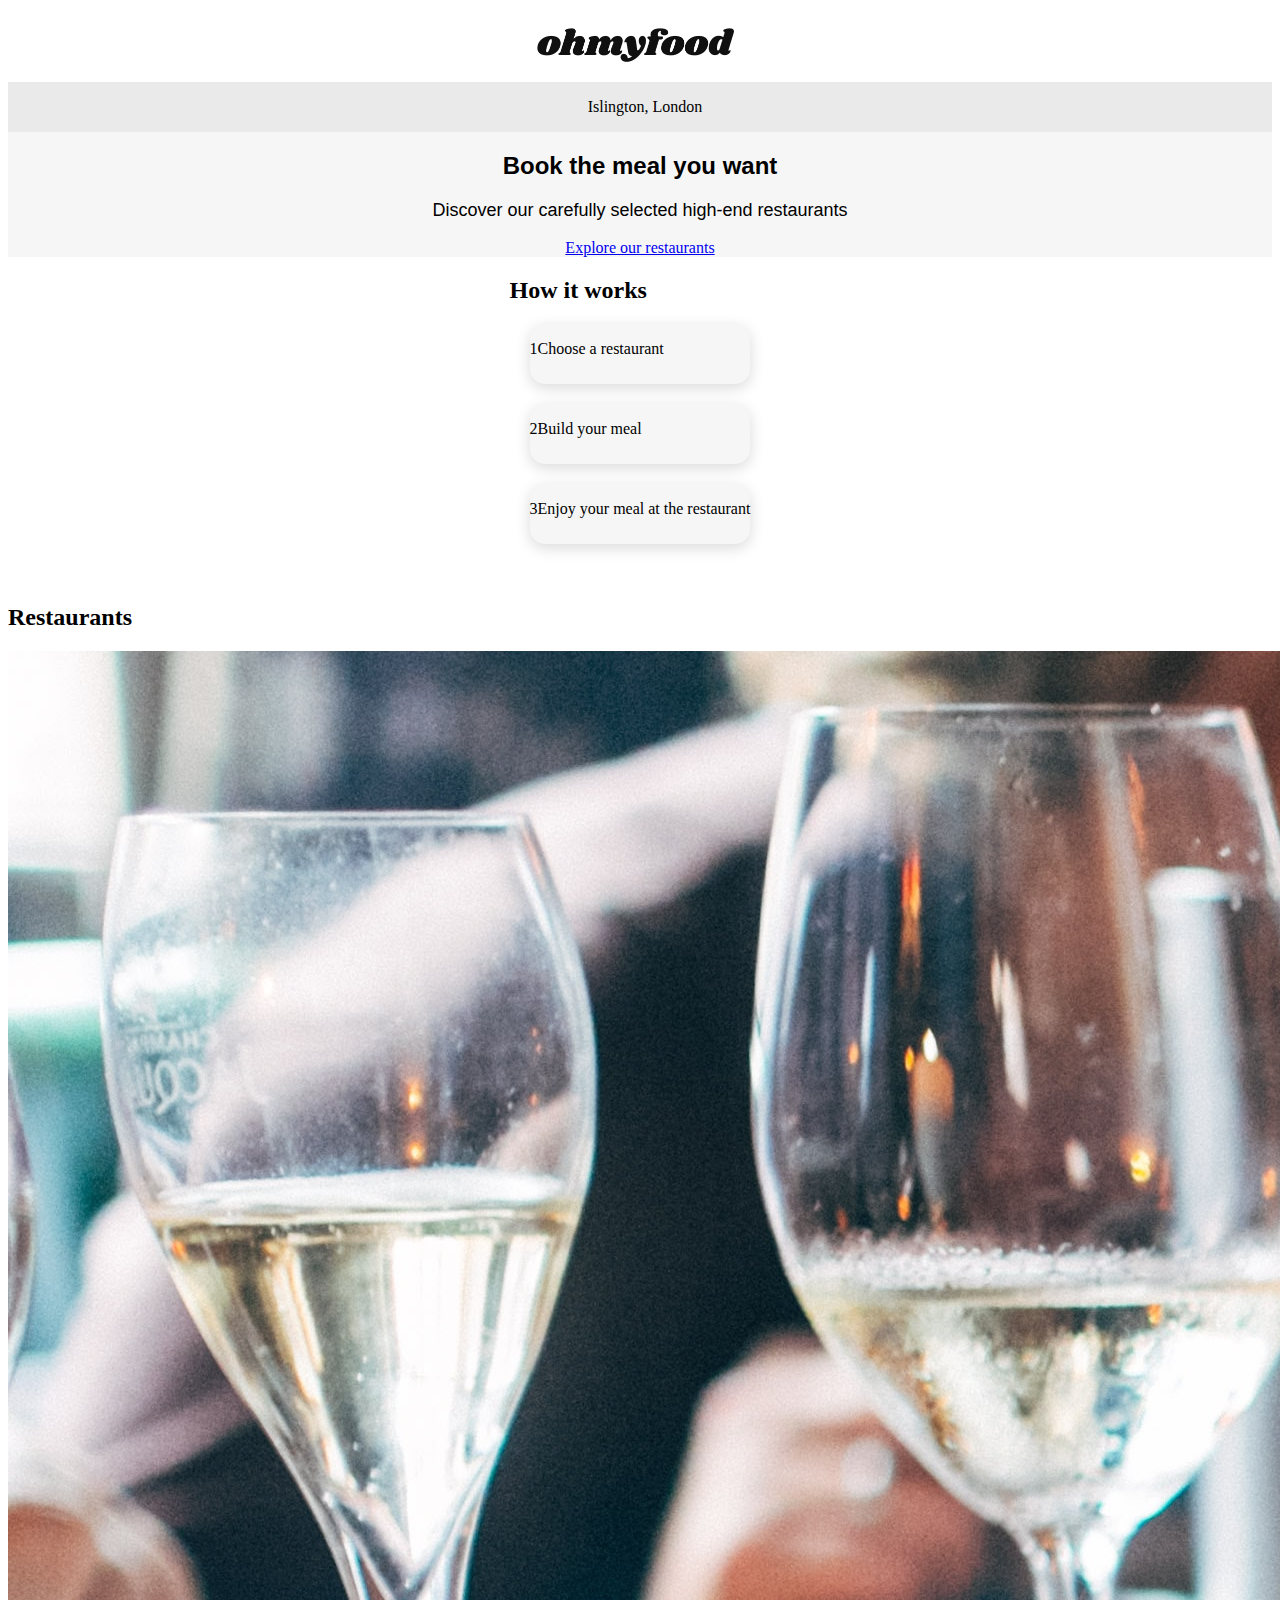
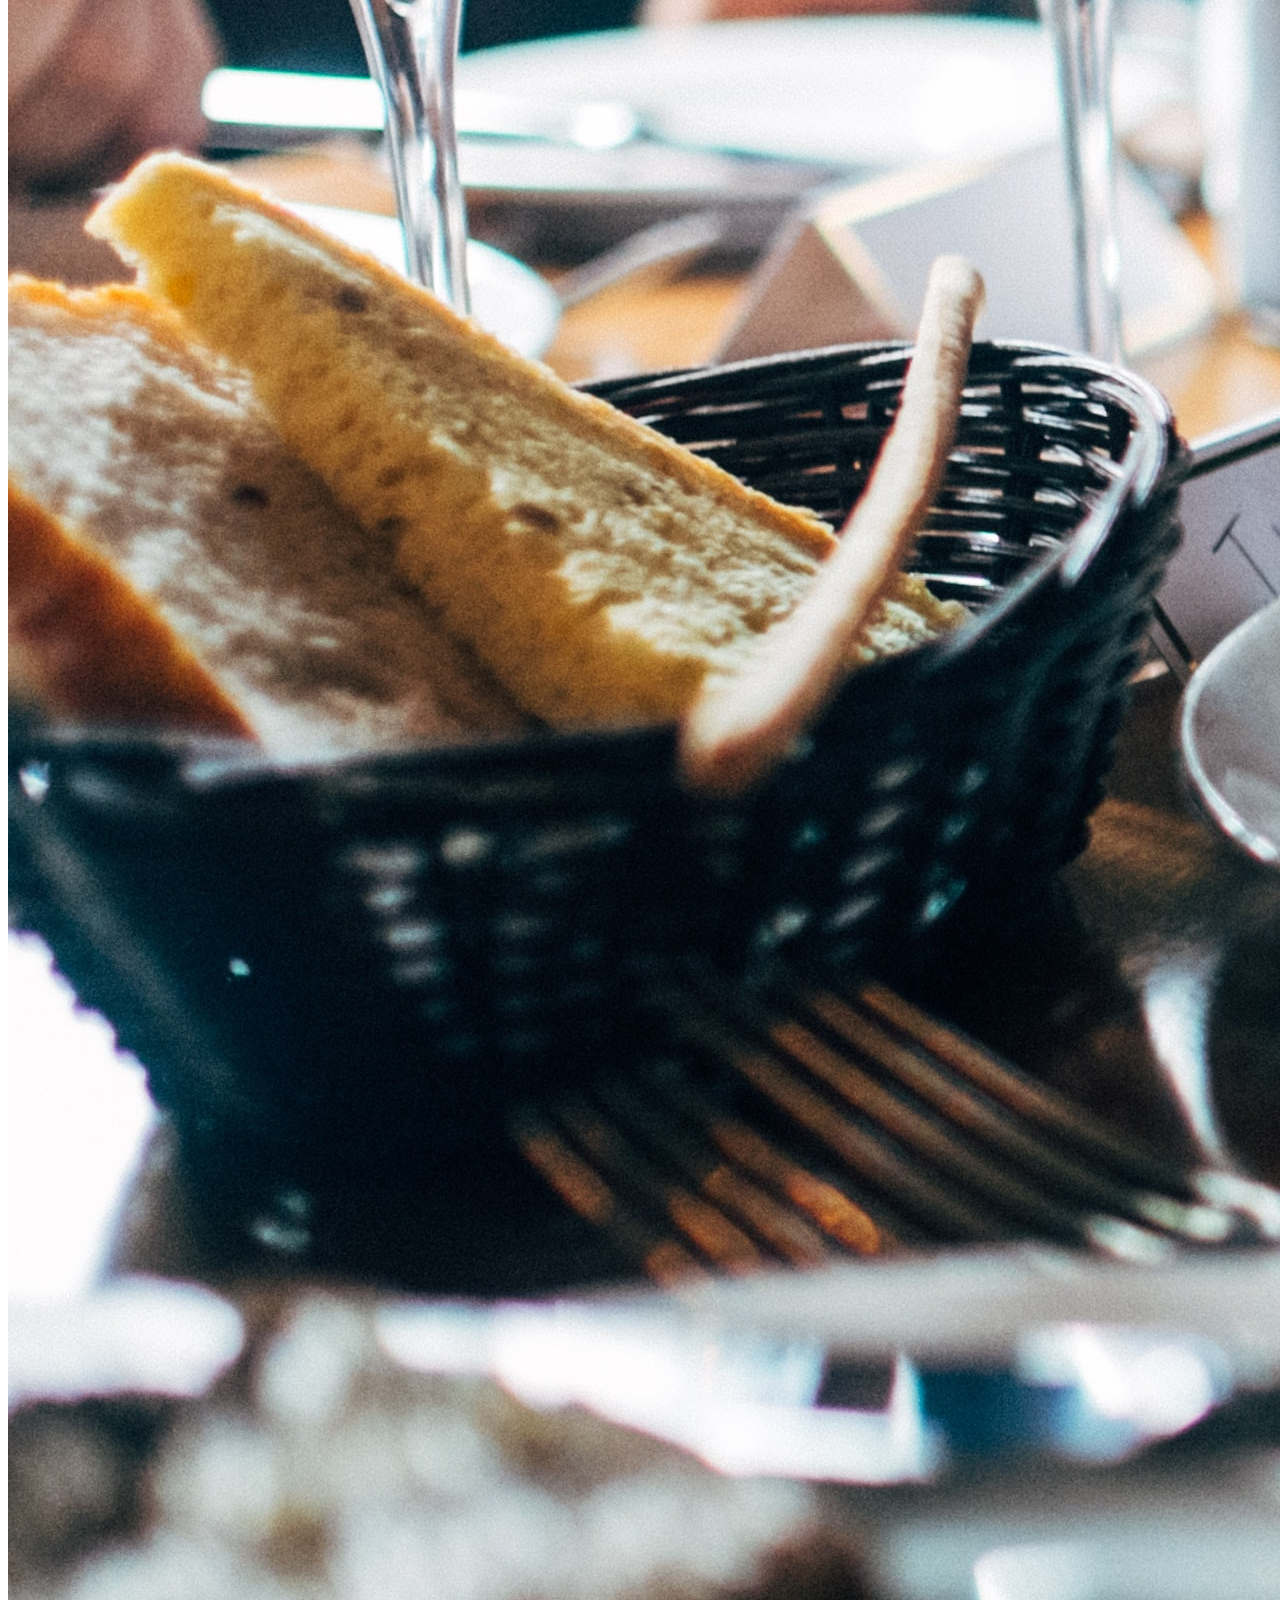
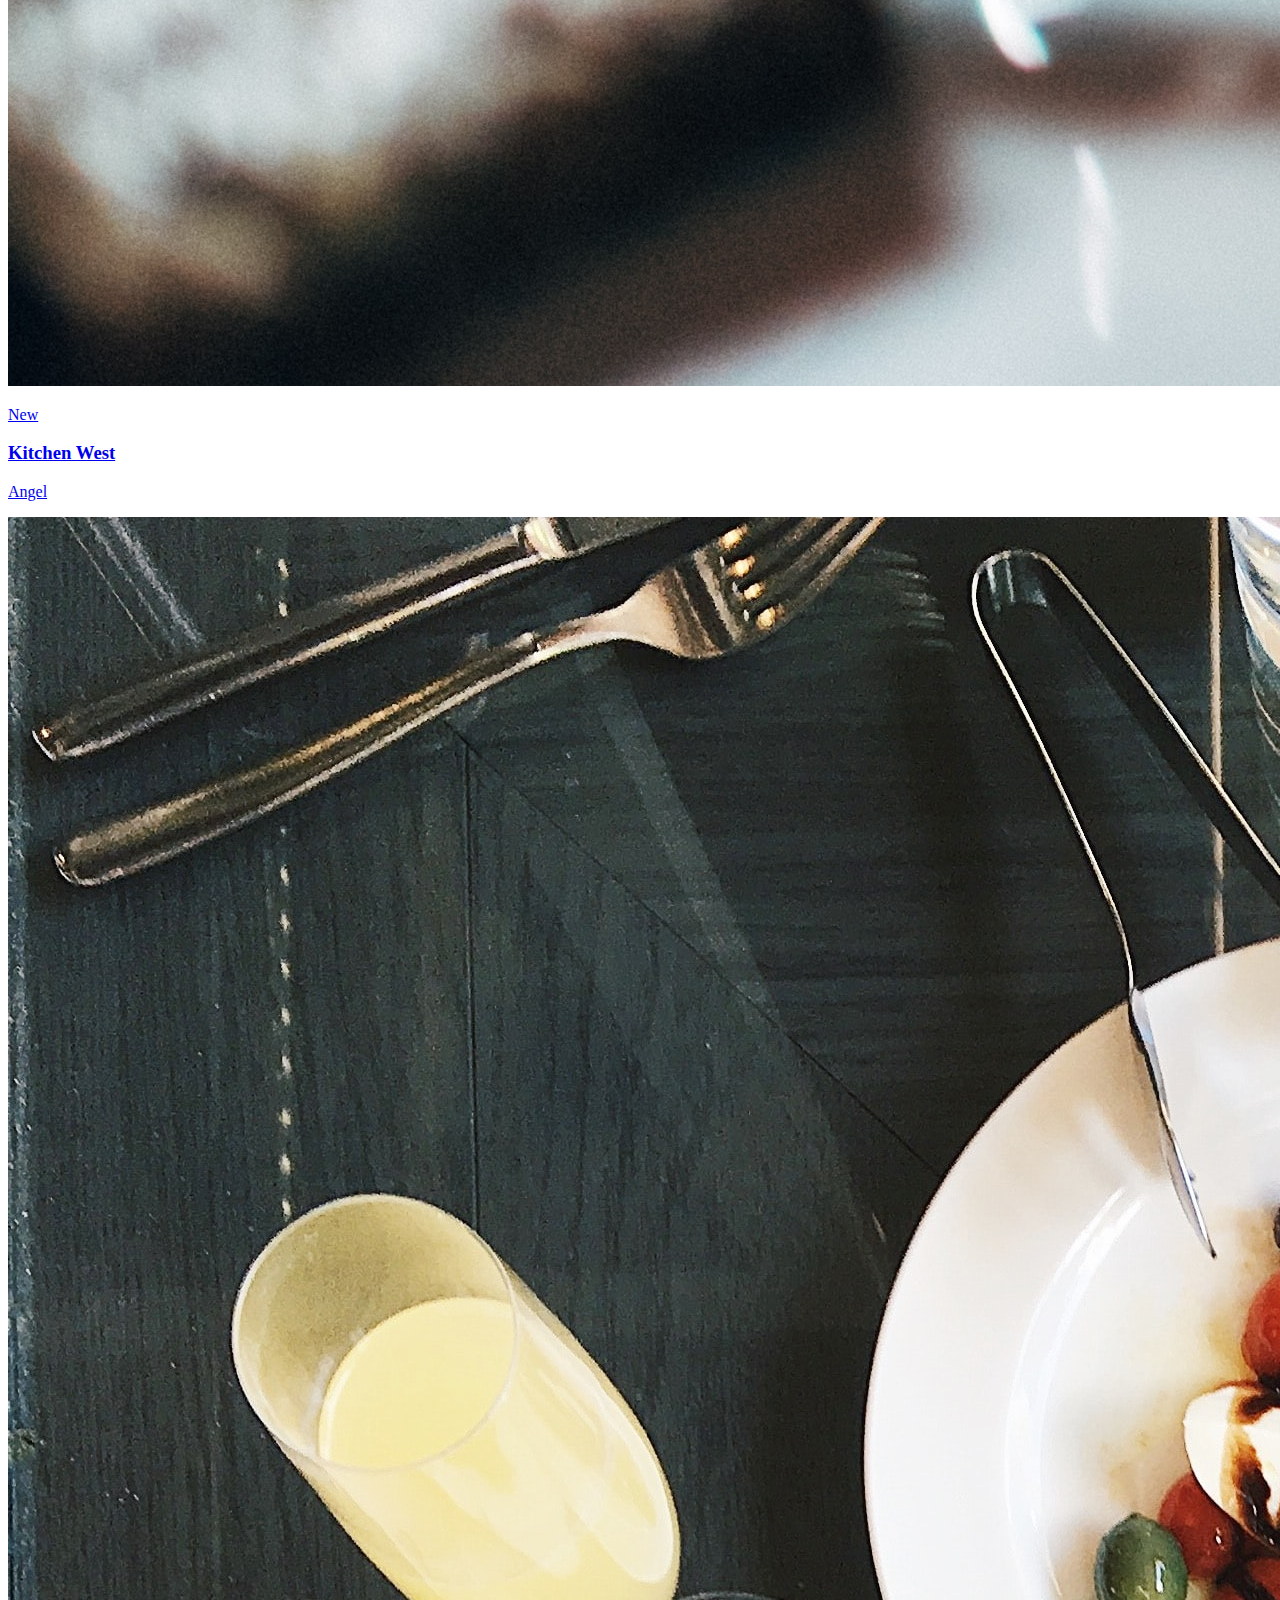
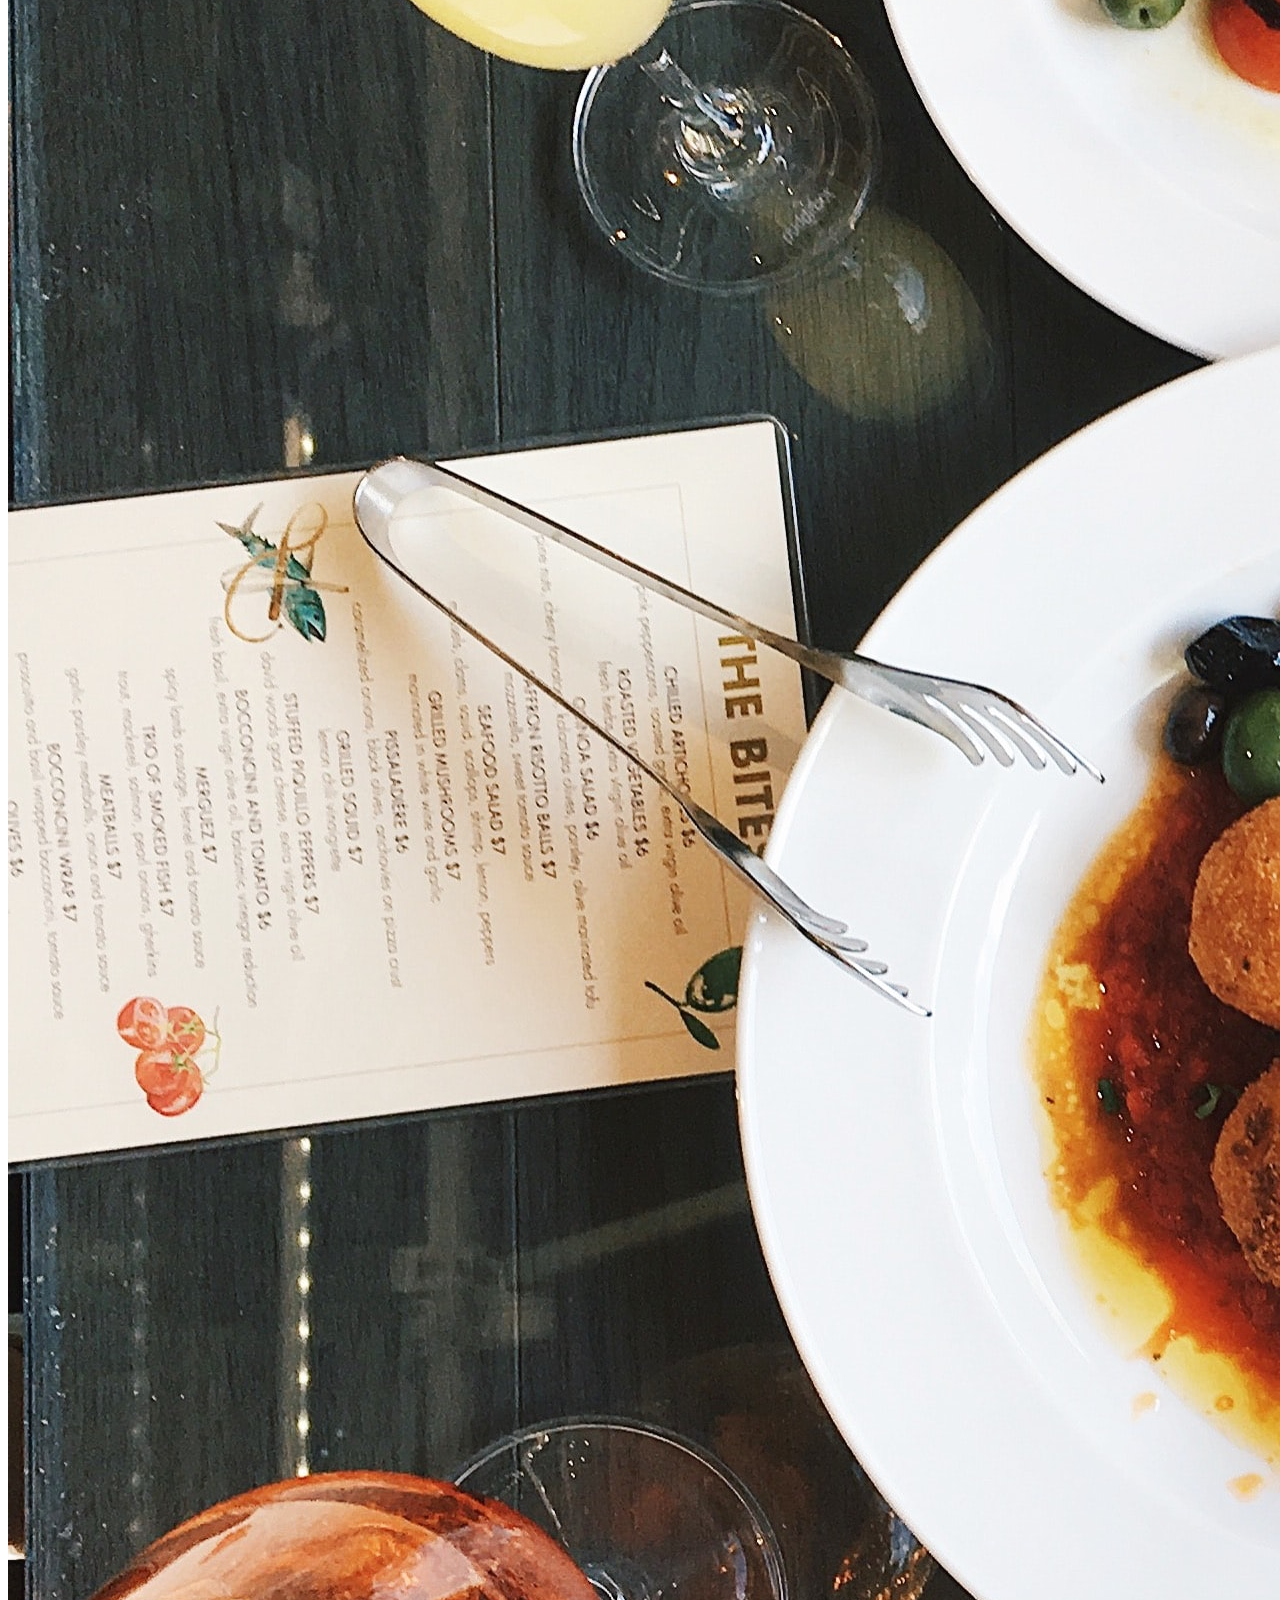
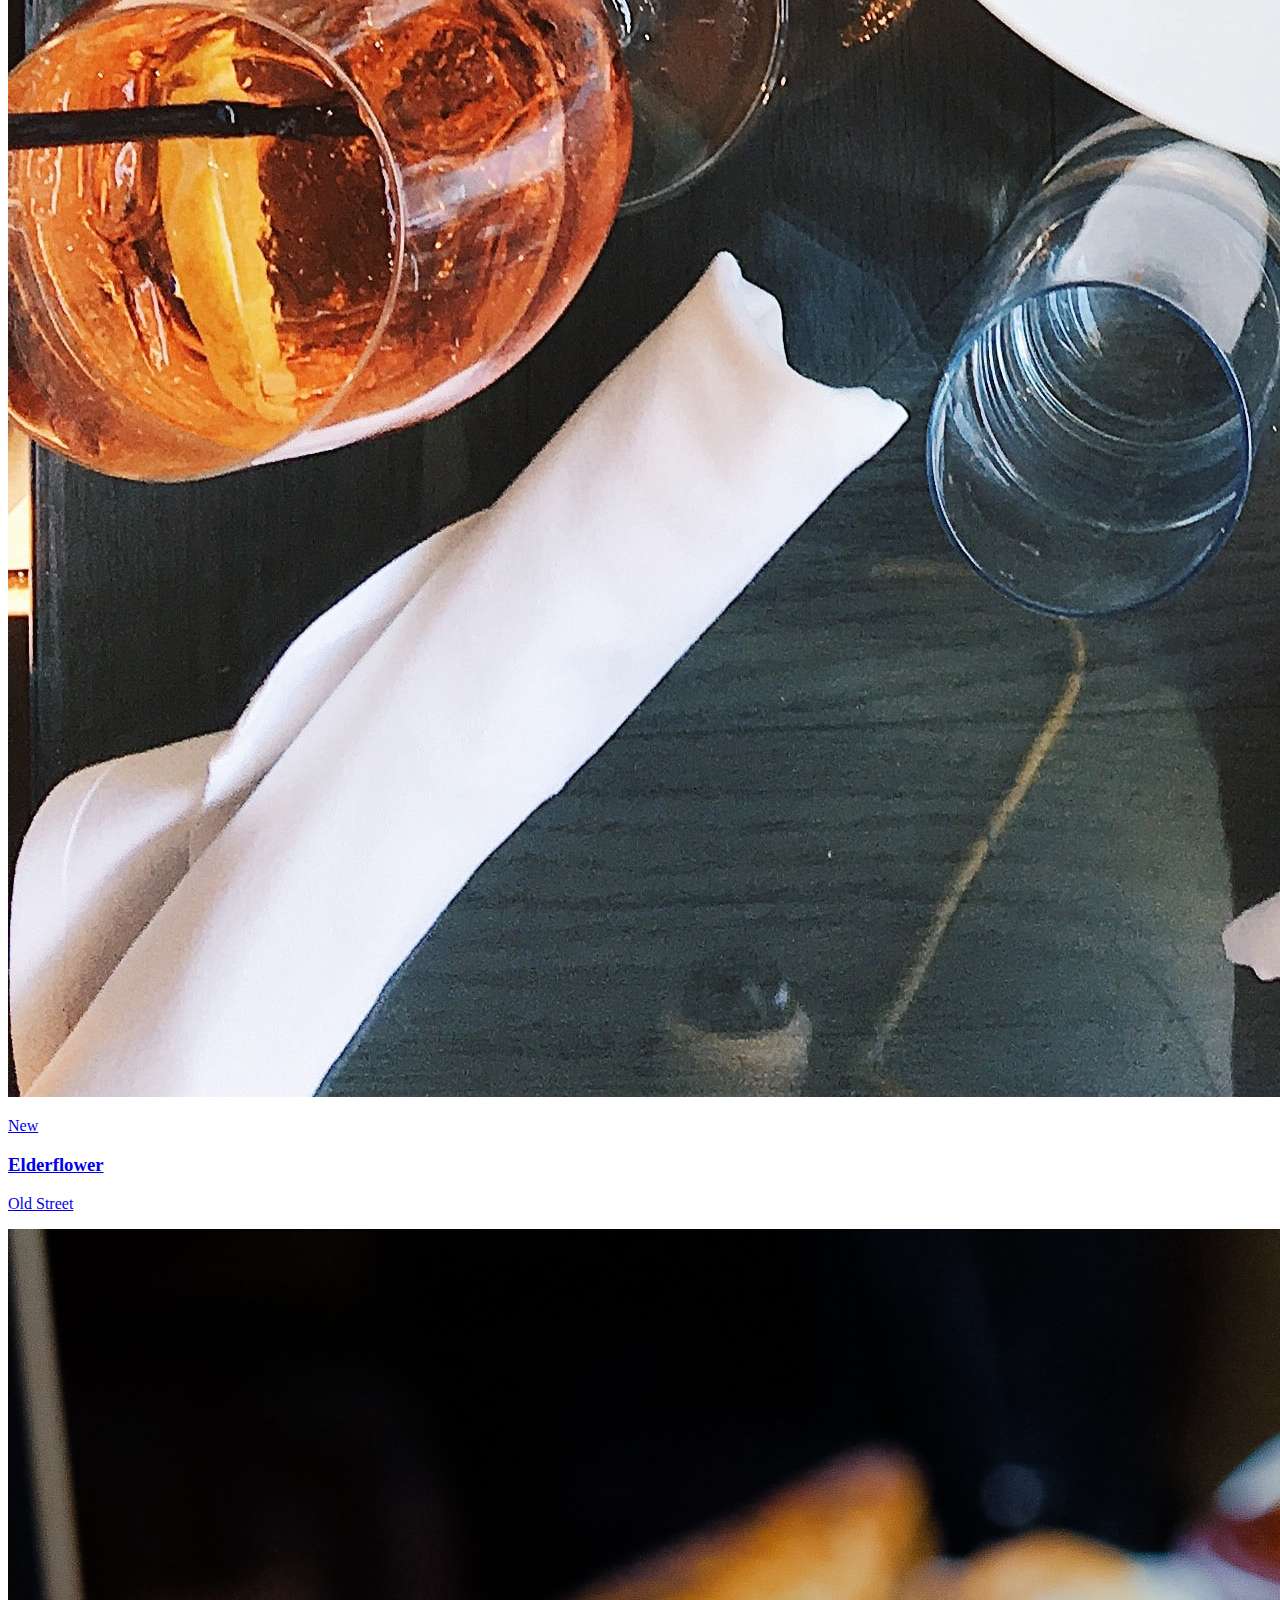
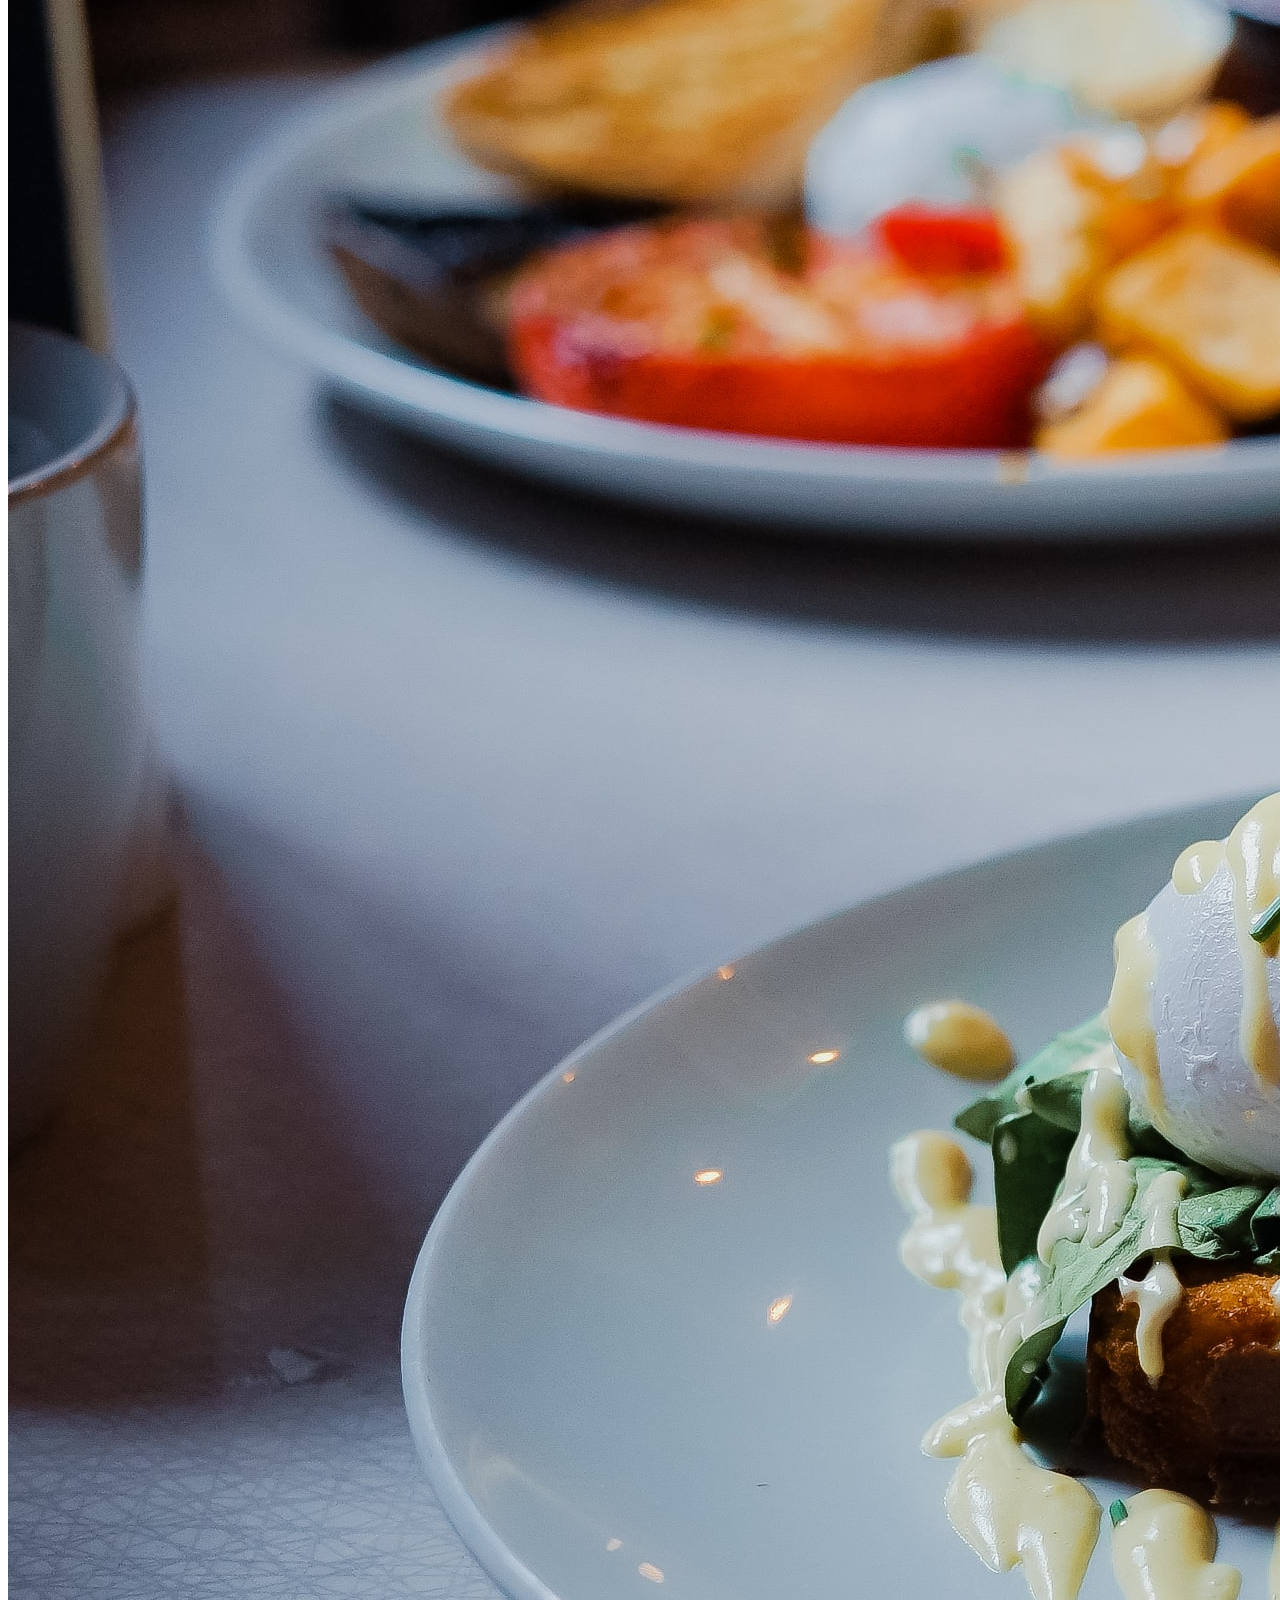
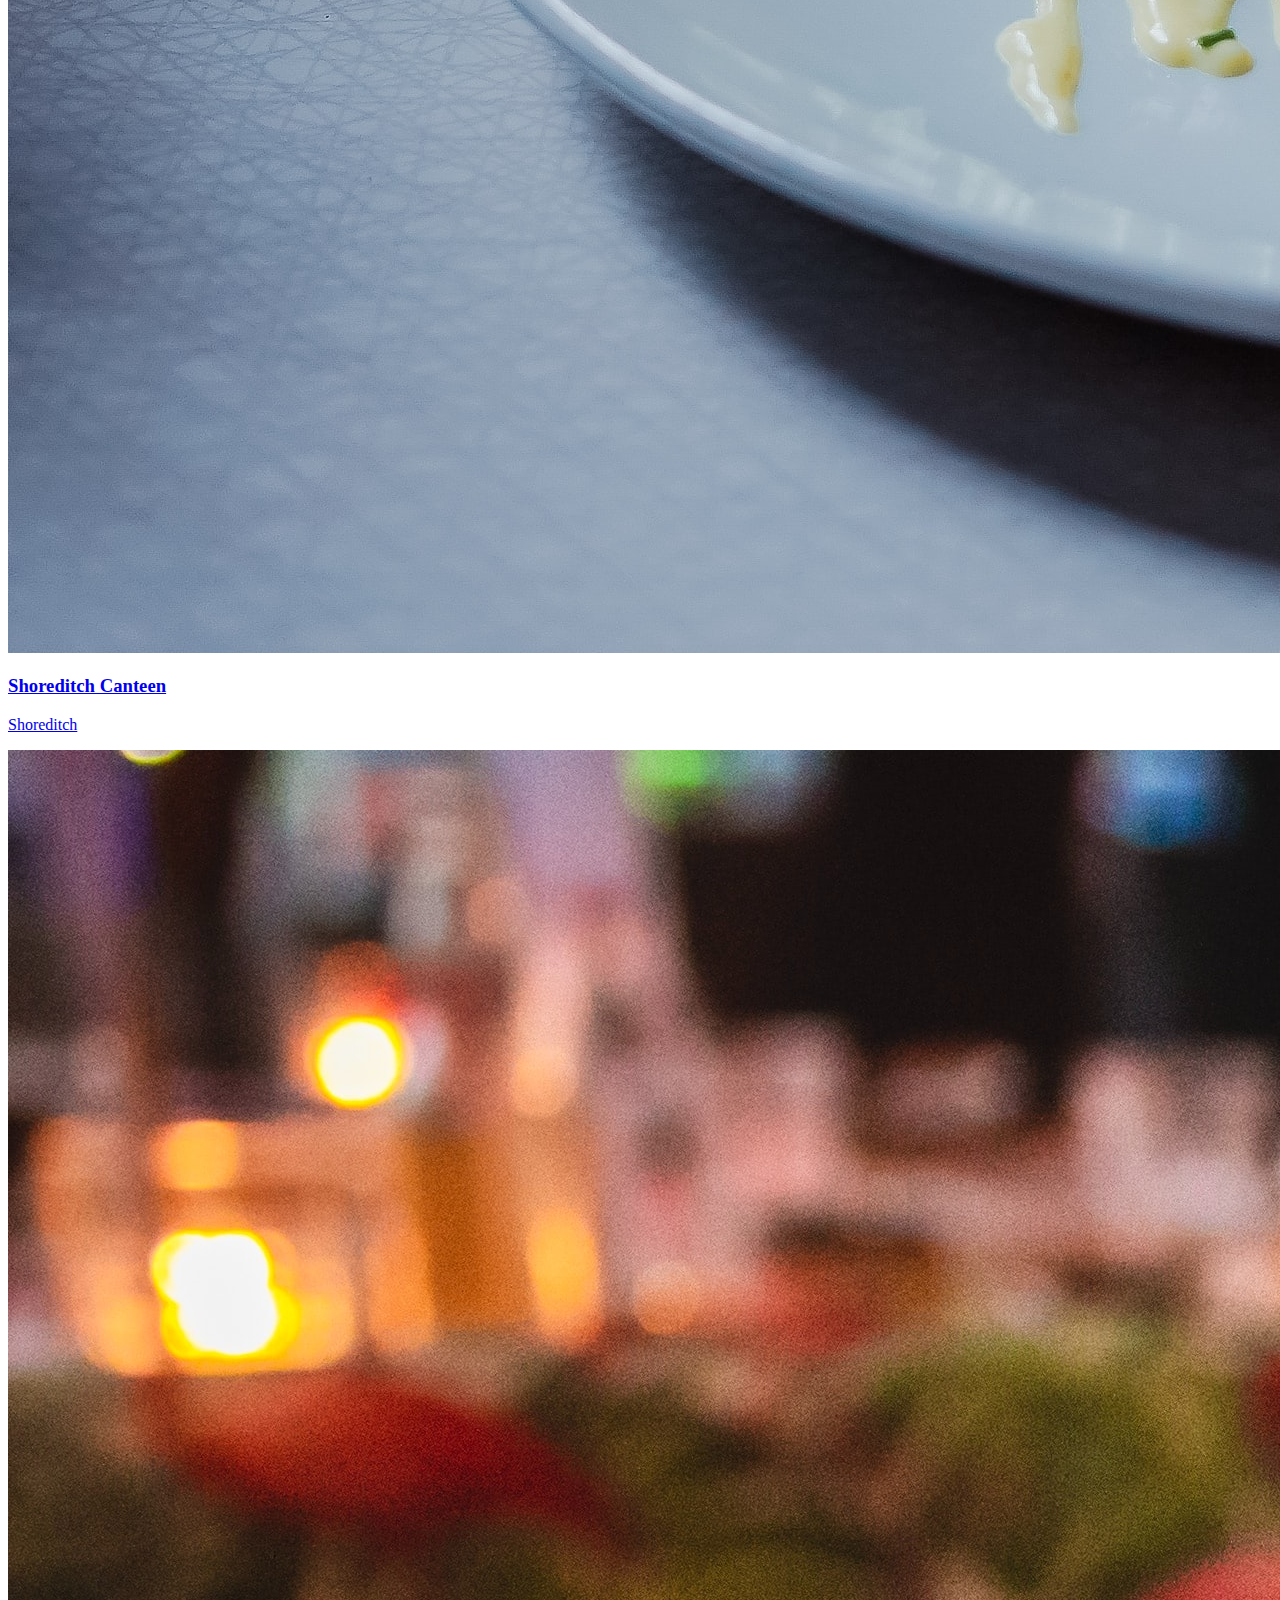
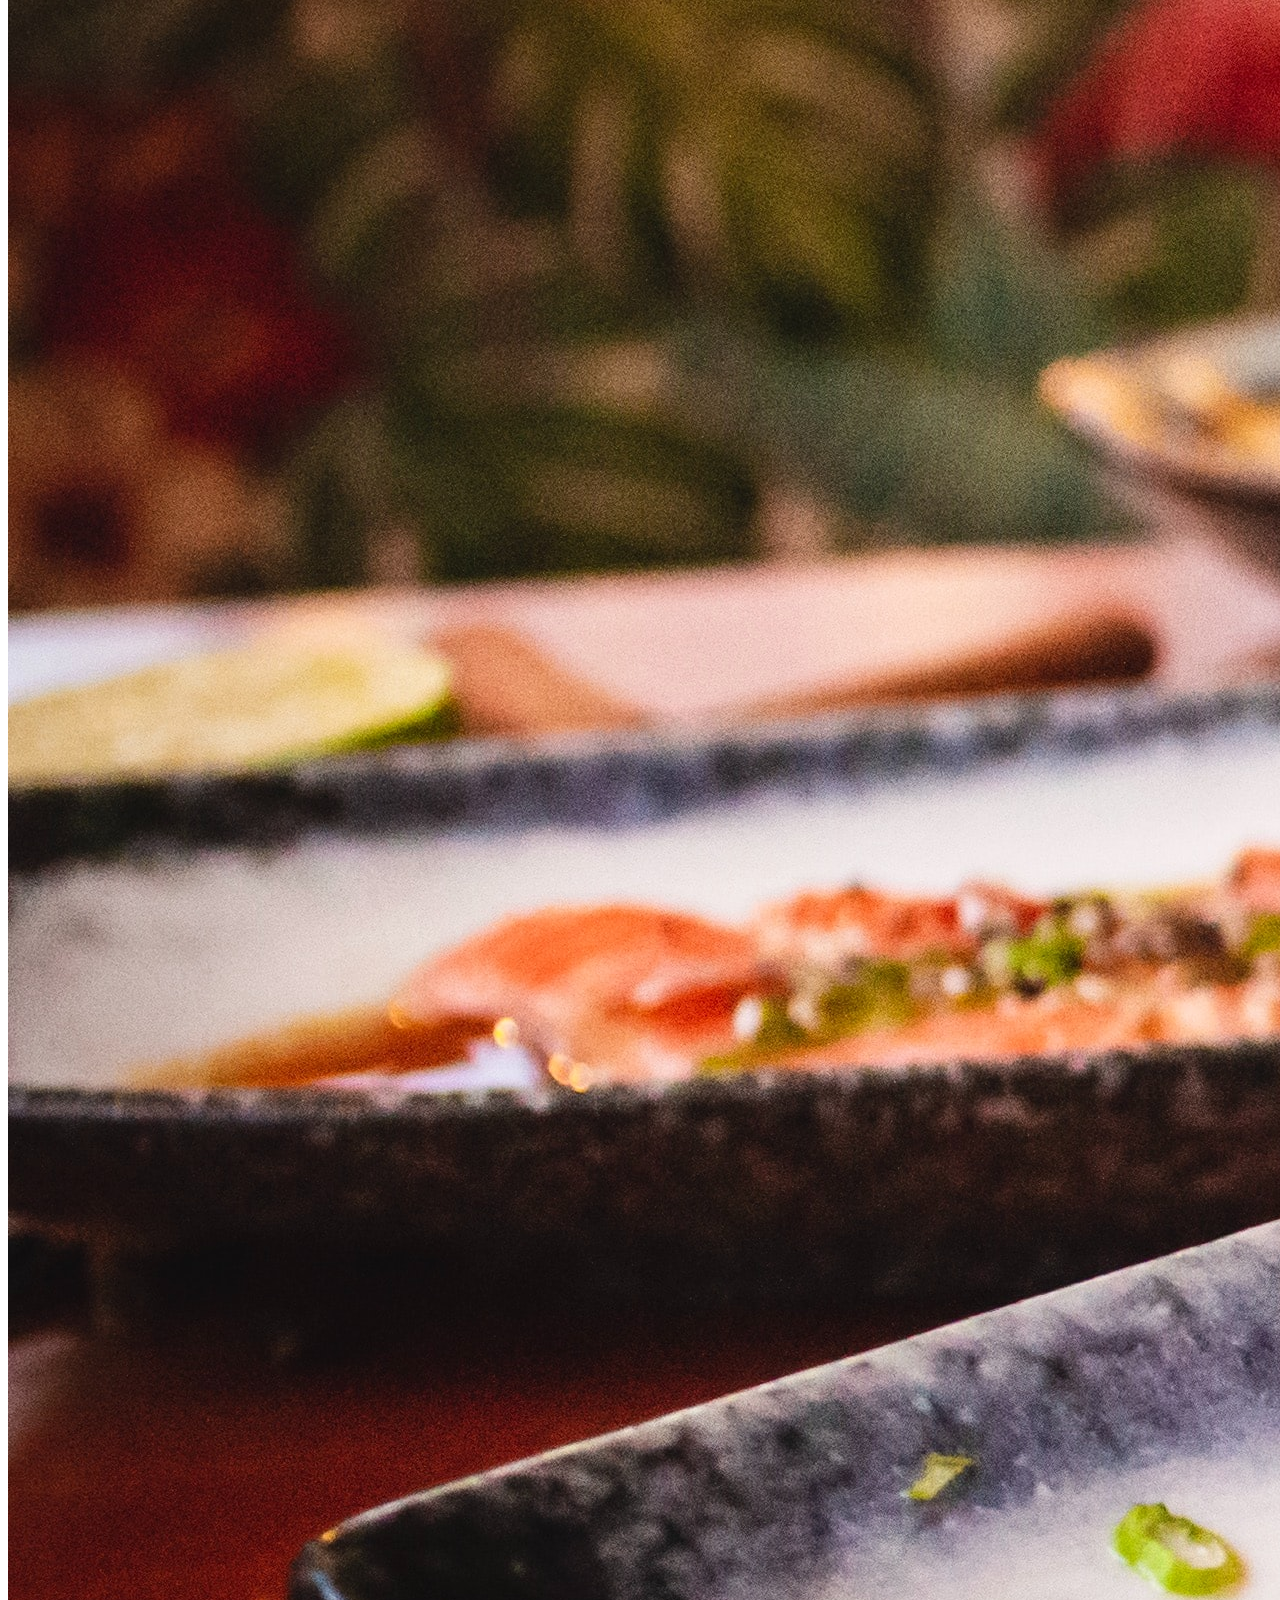
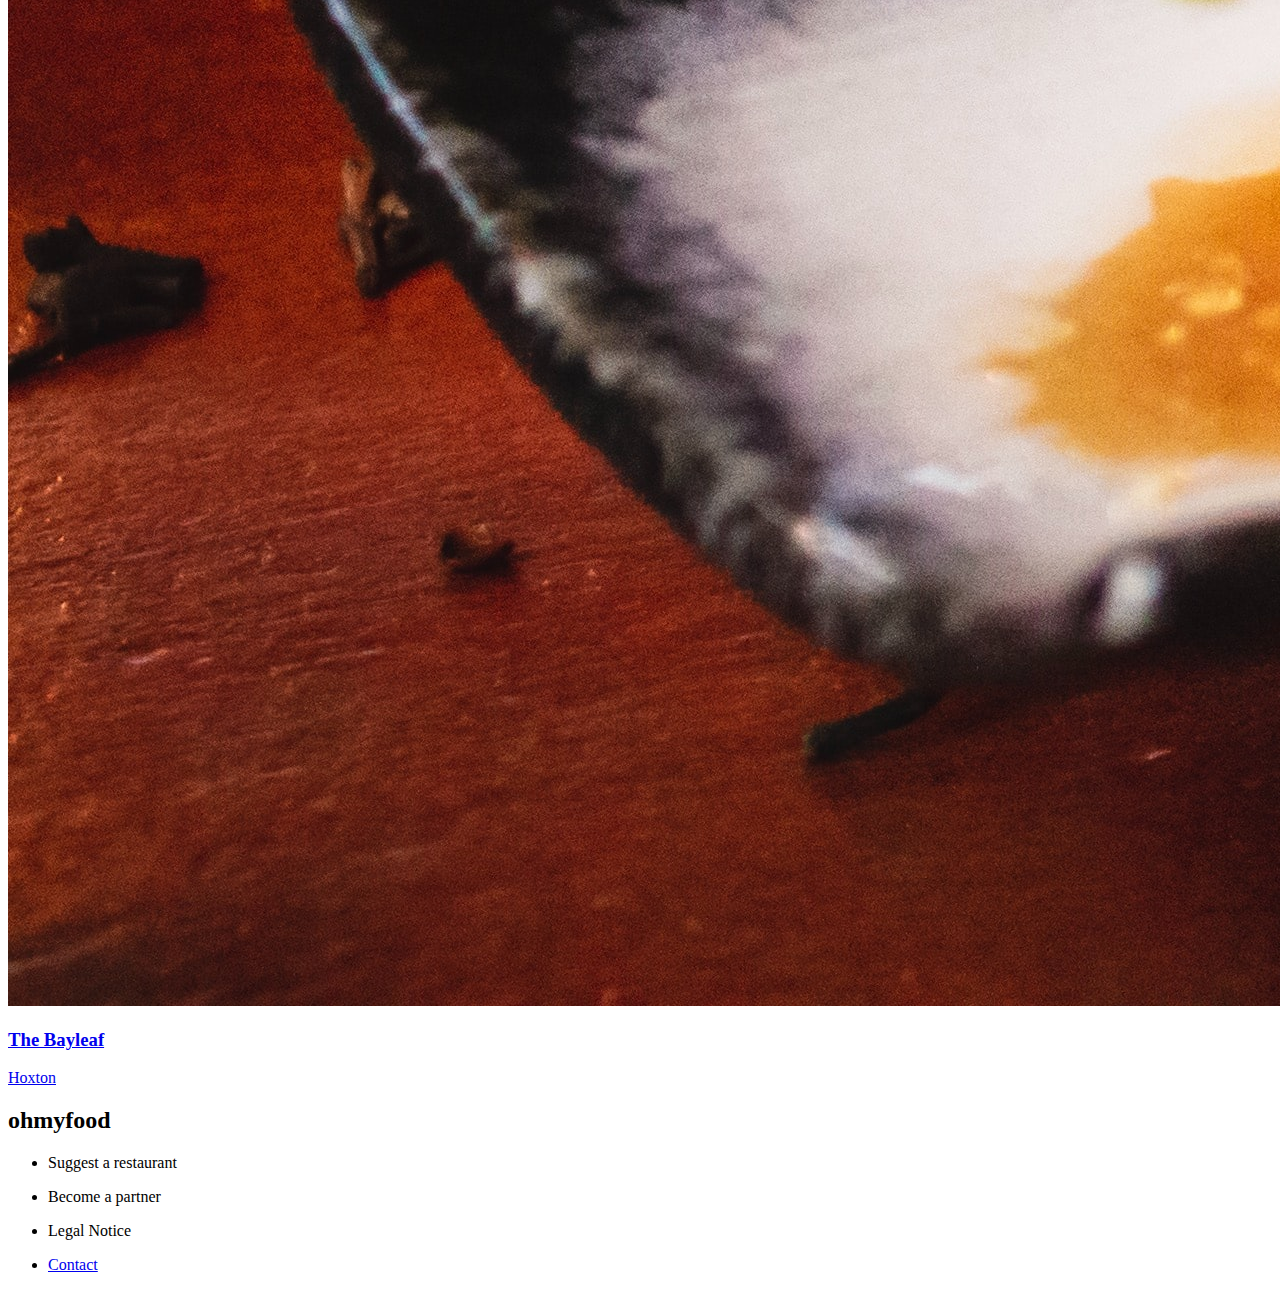
==== index.html @ 74c7ec68 "inserted fonts" ====
<!DOCTYPE html>
<html lang="en">
  <head>
    <meta charset="UTF-8" />
    <meta name="viewport" content="width=device-width, initial-scale=1.0" />
    <link rel="preconnect" href="https://fonts.googleapis.com" />
    <link rel="preconnect" href="https://fonts.gstatic.com" crossorigin />
    <link rel="stylesheet" href="./CSS/styles.css" />
    <link
      rel="stylesheet"
      href="https://cdnjs.cloudflare.com/ajax/libs/font-awesome/6.2.1/css/all.min.css"
      integrity="sha512-MV7K8+y+gLIBoVD59lQIYicR65iaqukzvf/nwasF0nqhPay5w/9lJmVM2hMDcnK1OnMGCdVK+iQrJ7lzPJQd1w=="
      crossorigin="anonymous"
      referrerpolicy="no-referrer"
    />
    <title>OhMyFood</title>
  </head>

  <body>
    <div class="main-container">
      <!-- Header -->
      <header class="header">
        <img
          class="header__logo"
          src="Images-Ohmyfood/images/logo/ohmyfood.png"
          alt="ohmyfood"
          title="Ohmyfood"
        />
      </header>

      <main>
        <!-- Location -->
        <div class="location">
          <i class="fa-sharp fa-solid fa-location-dot"></i>
          <p>Islington, London</p>
        </div>

        <!-- Explore -->
        <div class="top">
          <section class="explore">
            <h2 class="explore__title">Book the meal you want</h2>
            <p class="explore__description">
              Discover our carefully selected high-end restaurants
            </p>

            <a href="#restaurants" class="btn-index btn-index-bold">
              Explore our restaurants
            </a>
          </section>
          <!-- Navigation -->

          <div class="nav">
            <div>
              <h2 class="nav__title">How it works</h2>
            </div>
            <!-- Navigation 01 -->
            <div class="nav__card">
              <span class="nav-number">1</span>
              <div class="nav-description">
                <p class="nav-text">
                  <i class="nav-icon fa-solid fa-mobile-screen-button"></i>
                  Choose a restaurant
                </p>
              </div>
            </div>

            <!-- Navigation 02 -->
            <div class="nav__card">
              <span class="nav-number">2</span>
              <div class="nav-description">
                <p class="nav-text">
                  <i class="nav-icon fa-solid fa-mobile-screen-button"></i>Build
                  your meal
                </p>
              </div>
            </div>

            <!-- Navigation 03 -->
            <div class="nav__card">
              <span class="nav-number">3</span>
              <div class="nav-description">
                <p class="nav-text">
                  <i class="nav-icon fa-solid fa-mobile-screen-button"></i>
                  Enjoy your meal at the restaurant
                </p>
              </div>
            </div>
          </div>
        </div>

        <section class="rest-section" id="restaurants">
          <h2 class="main-title-restaurants">Restaurants</h2>

          <!-- Restaurant card 01 -->
          <div class="card-wrapper">
            <article class="rest-card">
              <a href="menu_01.html" class="rest__header">
                <img
                  class="rest__image"
                  src="./Images-Ohmyfood/images/restaurants/jay-wennington-N_Y88TWmGwA-unsplash.jpg"
                  alt="Kitchen West"
                />
                <p class="restaurant-card-new">New</p>
              </a>
              <div class="rest__description">
                <a href="#">
                  <h3 class="rest-name">Kitchen West</h3>
                  <p class="rest-location">Angel</p>
                </a>
              </div>
            </article>

            <!-- Restaurant card 2 -->
            <article class="rest-card">
              <a href="menu_02.html" class="rest__header">
                <img
                  class="rest__image"
                  src="./Images-Ohmyfood/images/restaurants/stil-u2Lp8tXIcjw-unsplash.jpg"
                  alt="Elderflower"
                />

                <p class="rest-card-new">New</p>
              </a>
              <div class="rest__description">
                <a href="#">
                  <h3 class="rest-name">Elderflower</h3>
                  <p class="rest-location">Old Street</p>
                </a>
              </div>
            </article>

            <!-- Restaurant card 3 -->
            <article class="rest-card">
              <a href="menu_03.html" class="rest__header">
                <img
                  class="rest__image"
                  src="./Images-Ohmyfood/images/restaurants/toa-heftiba-DQKerTsQwi0-unsplash.jpg"
                  alt="Shoreditch Canteen"
                />
              </a>
              <div class="rest__description">
                <a href="#">
                  <h3 class="rest-name">Shoreditch Canteen</h3>
                  <p class="rest-location">Shoreditch</p>
                </a>
              </div>
            </article>

            <!-- Restaurant card 4 -->
            <article class="rest-card">
              <a href="menu_04.html" class="rest__header">
                <img
                  class="rest__image"
                  src="./Images-Ohmyfood/images/restaurants/louis-hansel-shotsoflouis-qNBGVyOCY8Q-unsplash.jpg"
                  alt="The Bayleaf"
                />
              </a>
              <div class="rest__description">
                <a href="#">
                  <h3 class="rest-name">The Bayleaf</h3>
                  <p class="rest-location">Hoxton</p>
                </a>
              </div>
            </article>
          </div>
        </section>
      </main>

      <!-------- Footer -------->
      <footer class="footer">
        <h2 class="footer__logo">ohmyfood</h2>
        <ul class="footer__list">
          <li>
            <p>
              <i class="footer-icon fa-solid fa-utensils"></i>
              Suggest a restaurant
            </p>
          </li>
          <li>
            <p>
              <i class="footer-icon fa-solid fa-handshake-angle"></i>
              Become a partner
            </p>
          </li>
          <li>
            <p>Legal Notice</p>
          </li>
          <li>
            <a class="footer-malito" href="malito:ohmyfood@contact.com"
              >Contact</a
            >
          </li>
        </ul>
      </footer>
    </div>
  </body>
</html>
---- CSS/styles.css ----
.header {
  display: flex;
  background-color: white;
  padding: 20px 20px 20px 10px;
  justify-content: center;
}
.header__logo {
  justify-content: center;
  width: 197px;
}

.location {
  background-color: #eaeaea;
  display: flex;
  justify-content: center;
}

.fa-sharp {
  padding-top: 17px;
  padding-right: 10px;
}

.nav {
  padding-bottom: 20px;
}
.nav__card {
  border-radius: 15px;
  box-shadow: 0px 4px 15px 0px rgba(0, 0, 0, 0.1490196078);
  cursor: pointer;
  display: flex;
  align-items: center;
  background-color: #f6f6f6;
  margin: 20px;
  padding-bottom: 10px;
}

.top {
  display: flex;
  flex-direction: column;
  align-items: center;
  justify-content: center;
}

.explore {
  text-align: center;
  background-color: #f6f6f6;
  width: 100%;
}
.explore__title {
  font-family: "Roboto", sans-serif;
  font-size: 24px;
  font-weight: 700;
}
.explore__description {
  font-family: "Roboto", sans-serif;
  font-size: 18px;
  font-weight: 300;
}/*# sourceMappingURL=styles.css.map */
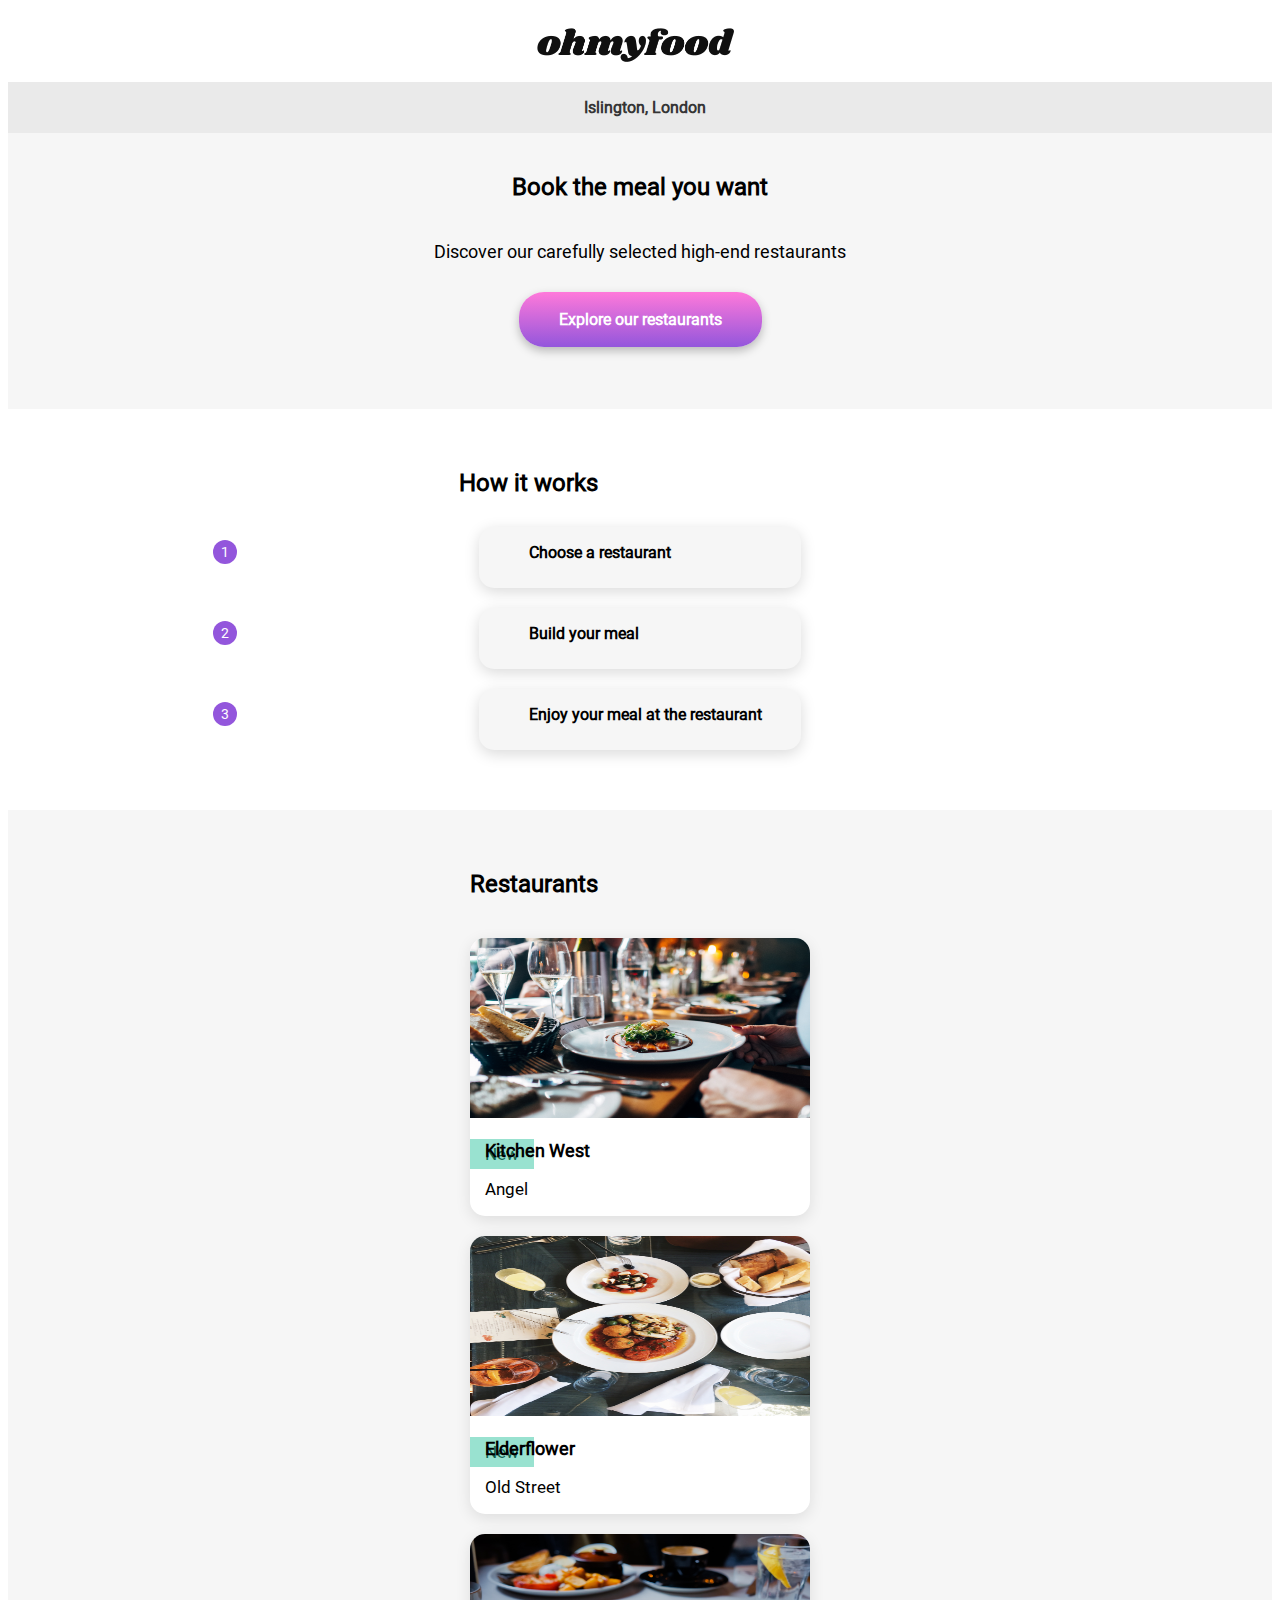
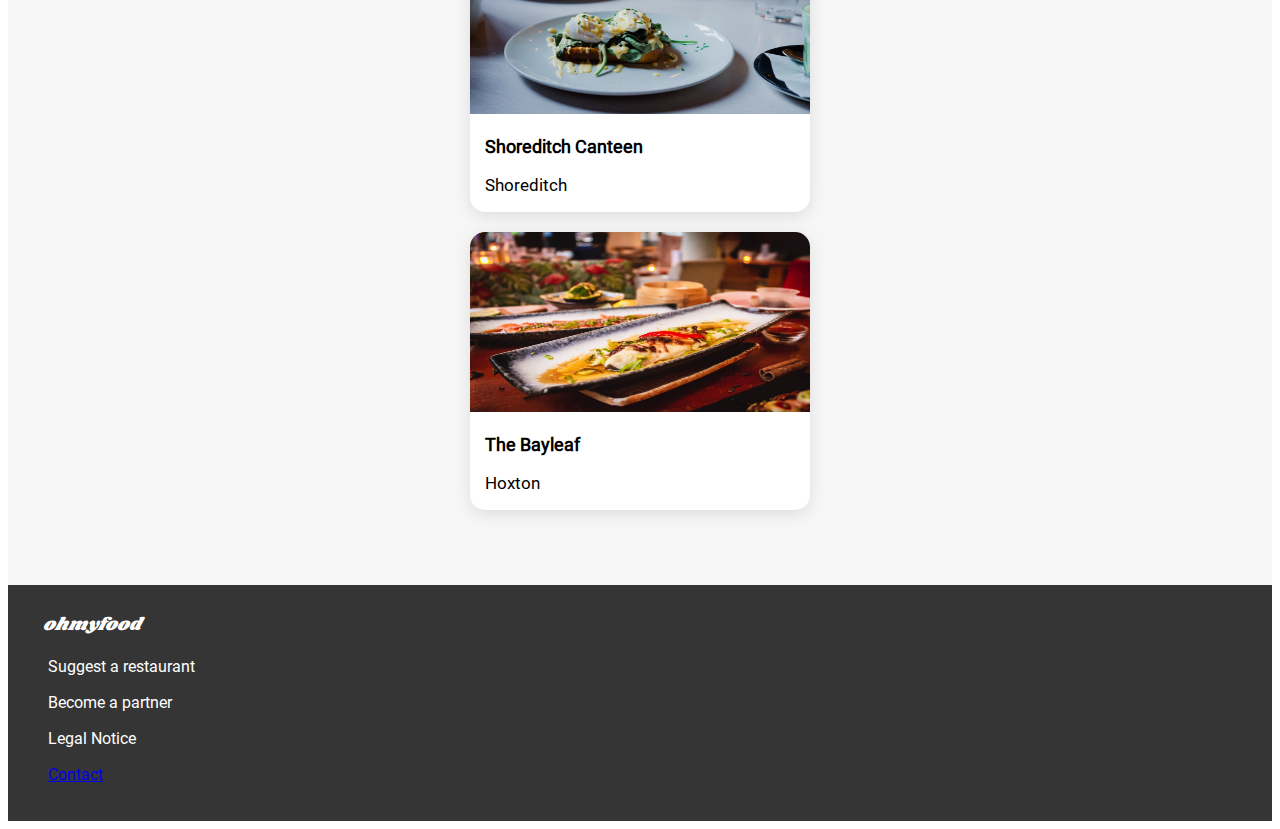
==== commit abfcf583: "home page items added" ====
--- a/index.html
+++ b/index.html
@@ -43,7 +43,7 @@
               Discover our carefully selected high-end restaurants
             </p>
 
-            <a href="#restaurants" class="btn-index btn-index-bold">
+            <a href="#restaurants" class="btn-main btn-main__bold">
               Explore our restaurants
             </a>
           </section>
@@ -55,10 +55,13 @@
             </div>
             <!-- Navigation 01 -->
             <div class="nav__card">
-              <span class="nav-number">1</span>
-              <div class="nav-description">
-                <p class="nav-text">
-                  <i class="nav-icon fa-solid fa-mobile-screen-button"></i>
+              <span class="nav__number">1</span>
+              <div class="nav__description">
+                <p class="nav__text">
+                  <i
+                    class="nav__icon fa-solid fa-mobile-screen-button"
+                    style="color: #7e7e7e"
+                  ></i>
                   Choose a restaurant
                 </p>
               </div>
@@ -66,21 +69,27 @@
 
             <!-- Navigation 02 -->
             <div class="nav__card">
-              <span class="nav-number">2</span>
-              <div class="nav-description">
-                <p class="nav-text">
-                  <i class="nav-icon fa-solid fa-mobile-screen-button"></i>Build
-                  your meal
+              <span class="nav__number">2</span>
+              <div class="nav__description">
+                <p class="nav__text">
+                  <i
+                    class="nav__icon fa-solid fa-list"
+                    style="color: #7e7e7e"
+                  ></i
+                  >Build your meal
                 </p>
               </div>
             </div>
 
             <!-- Navigation 03 -->
             <div class="nav__card">
-              <span class="nav-number">3</span>
-              <div class="nav-description">
-                <p class="nav-text">
-                  <i class="nav-icon fa-solid fa-mobile-screen-button"></i>
+              <span class="nav__number">3</span>
+              <div class="nav__description">
+                <p class="nav__text">
+                  <i
+                    class="nav__icon fa-solid fa-store"
+                    style="color: #7e7e7e"
+                  ></i>
                   Enjoy your meal at the restaurant
                 </p>
               </div>
@@ -88,82 +97,81 @@
           </div>
         </div>
 
-        <section class="rest-section" id="restaurants">
-          <h2 class="main-title-restaurants">Restaurants</h2>
+        <div class="rest" id="restaurants">
+          <h2 class="rest__title">Restaurants</h2>
 
           <!-- Restaurant card 01 -->
-          <div class="card-wrapper">
-            <article class="rest-card">
-              <a href="menu_01.html" class="rest__header">
-                <img
-                  class="rest__image"
-                  src="./Images-Ohmyfood/images/restaurants/jay-wennington-N_Y88TWmGwA-unsplash.jpg"
-                  alt="Kitchen West"
-                />
-                <p class="restaurant-card-new">New</p>
-              </a>
-              <div class="rest__description">
-                <a href="#">
-                  <h3 class="rest-name">Kitchen West</h3>
-                  <p class="rest-location">Angel</p>
-                </a>
-              </div>
-            </article>
-
-            <!-- Restaurant card 2 -->
-            <article class="rest-card">
-              <a href="menu_02.html" class="rest__header">
-                <img
-                  class="rest__image"
-                  src="./Images-Ohmyfood/images/restaurants/stil-u2Lp8tXIcjw-unsplash.jpg"
-                  alt="Elderflower"
-                />
-
-                <p class="rest-card-new">New</p>
-              </a>
-              <div class="rest__description">
-                <a href="#">
-                  <h3 class="rest-name">Elderflower</h3>
-                  <p class="rest-location">Old Street</p>
-                </a>
-              </div>
-            </article>
-
-            <!-- Restaurant card 3 -->
-            <article class="rest-card">
-              <a href="menu_03.html" class="rest__header">
-                <img
-                  class="rest__image"
-                  src="./Images-Ohmyfood/images/restaurants/toa-heftiba-DQKerTsQwi0-unsplash.jpg"
-                  alt="Shoreditch Canteen"
-                />
-              </a>
-              <div class="rest__description">
-                <a href="#">
-                  <h3 class="rest-name">Shoreditch Canteen</h3>
-                  <p class="rest-location">Shoreditch</p>
-                </a>
-              </div>
-            </article>
-
-            <!-- Restaurant card 4 -->
-            <article class="rest-card">
-              <a href="menu_04.html" class="rest__header">
-                <img
-                  class="rest__image"
-                  src="./Images-Ohmyfood/images/restaurants/louis-hansel-shotsoflouis-qNBGVyOCY8Q-unsplash.jpg"
-                  alt="The Bayleaf"
-                />
-              </a>
-              <div class="rest__description">
-                <a href="#">
-                  <h3 class="rest-name">The Bayleaf</h3>
-                  <p class="rest-location">Hoxton</p>
-                </a>
-              </div>
-            </article>
-          </div>
-        </section>
+
+          <article class="rest__card">
+            <a href="menu_01.html" class="rest__header">
+              <img
+                class="rest__image"
+                src="./Images-Ohmyfood/images/restaurants/jay-wennington-N_Y88TWmGwA-unsplash.jpg"
+                alt="Kitchen West"
+              />
+              <p class="rest__new">New</p>
+            </a>
+            <div class="rest__description">
+              <a href="#">
+                <h3 class="rest__name">Kitchen West</h3>
+                <p class="rest__location">Angel</p>
+              </a>
+            </div>
+          </article>
+
+          <!-- Restaurant card 2 -->
+          <article class="rest__card">
+            <a href="menu_02.html" class="rest__header">
+              <img
+                class="rest__image"
+                src="./Images-Ohmyfood/images/restaurants/stil-u2Lp8tXIcjw-unsplash.jpg"
+                alt="Elderflower"
+              />
+
+              <p class="rest__new">New</p>
+            </a>
+            <div class="rest__description">
+              <a href="#">
+                <h3 class="rest__name">Elderflower</h3>
+                <p class="rest__location">Old Street</p>
+              </a>
+            </div>
+          </article>
+
+          <!-- Restaurant card 3 -->
+          <article class="rest__card">
+            <a href="menu_03.html" class="rest__header">
+              <img
+                class="rest__image"
+                src="./Images-Ohmyfood/images/restaurants/toa-heftiba-DQKerTsQwi0-unsplash.jpg"
+                alt="Shoreditch Canteen"
+              />
+            </a>
+            <div class="rest__description">
+              <a href="#">
+                <h3 class="rest__name">Shoreditch Canteen</h3>
+                <p class="rest__location">Shoreditch</p>
+              </a>
+            </div>
+          </article>
+
+          <!-- Restaurant card 4 -->
+          <article class="rest__card">
+            <a href="menu_04.html" class="rest__header">
+              <img
+                class="rest__image"
+                src="./Images-Ohmyfood/images/restaurants/louis-hansel-shotsoflouis-qNBGVyOCY8Q-unsplash.jpg"
+                alt="The Bayleaf"
+              />
+            </a>
+            <div class="rest__description">
+              <a href="#">
+                <h3 class="rest__name">The Bayleaf</h3>
+                <p class="rest__location">Hoxton</p>
+              </a>
+            </div>
+          </article>
+        </div>
       </main>
 
       <!-------- Footer -------->
--- a/CSS/styles.css
+++ b/CSS/styles.css
@@ -1,3 +1,108 @@
+@font-face {
+  font-family: "shrikhand";
+  src: url(/font/Shrikhand/Shrikhand-Regular.ttf);
+}
+@font-face {
+  font-family: "roboto";
+  src: url(/font/Roboto/Roboto-Regular.ttf);
+}
+.btn-main {
+  background-image: linear-gradient(#ff79da, #9356dc);
+  border-radius: 25px;
+  box-shadow: 0px 4px 10px 0px rgba(0, 0, 0, 0.2509803922);
+  color: white;
+  padding: 18px 40px;
+  text-decoration: none;
+}
+.btn-main__bold {
+  font-family: "roboto";
+  font-size: 16px;
+  font-weight: 700;
+}
+
+.rest {
+  background-color: #f6f6f6;
+  display: flex;
+  flex-direction: column;
+  width: 100%;
+  align-items: center;
+  padding-bottom: 80px;
+  padding-top: 40px;
+  gap: 20px;
+}
+.rest__title {
+  font-family: "roboto";
+  font-size: 24px;
+  font-weight: 700;
+  width: 340px;
+}
+.rest__card {
+  border-radius: 15px;
+  box-shadow: 0px 4px 15px 0px rgba(0, 0, 0, 0.1019607843);
+  background-color: white;
+  overflow: hidden;
+  width: 340px;
+}
+.rest__header {
+  position: relative;
+}
+.rest img {
+  height: 180px;
+  width: 100%;
+}
+.rest__new {
+  background-color: #99e2d0;
+  color: #0f614c;
+  position: absolute;
+  font-family: "roboto";
+  font-size: 17px;
+  font-weight: 300;
+  padding: 0;
+  padding: 5px 15px 5px 15px;
+}
+.rest__description {
+  align-items: center;
+  justify-content: space-between;
+  position: relative;
+  padding-left: 15px;
+}
+.rest a {
+  text-decoration: none;
+  color: black;
+}
+.rest__name {
+  font-family: "roboto";
+  font-size: 18px;
+  font-weight: 700;
+}
+.rest__location {
+  font-family: "roboto";
+  font-size: 17px;
+  font-weight: 300;
+}
+
+.footer {
+  background-color: #353535;
+  color: white;
+  margin-top: -20px;
+  line-height: 20px;
+  padding-bottom: 20px;
+}
+.footer__logo {
+  padding: 30px 0 0 35px;
+  font-family: "shrikhand";
+  font-size: 18px;
+  font-weight: 400;
+  font-style: italic;
+  height: 26px;
+}
+.footer__list {
+  list-style: none;
+  font-family: "roboto";
+  font-size: 16px;
+  font-weight: 500;
+}
+
 .header {
   display: flex;
   background-color: white;
@@ -13,6 +118,15 @@
   background-color: #eaeaea;
   display: flex;
   justify-content: center;
+}
+.location .fa-sharp {
+  color: #353535;
+}
+.location p {
+  font-family: "roboto";
+  font-size: 16px;
+  font-weight: 700;
+  color: #353535;
 }
 
 .fa-sharp {
@@ -21,18 +135,54 @@
 }
 
 .nav {
-  padding-bottom: 20px;
+  padding-bottom: 40px;
+  margin-top: 40px;
 }
 .nav__card {
   border-radius: 15px;
   box-shadow: 0px 4px 15px 0px rgba(0, 0, 0, 0.1490196078);
   cursor: pointer;
   display: flex;
+  width: 322px;
   align-items: center;
   background-color: #f6f6f6;
   margin: 20px;
   padding-bottom: 10px;
 }
+.nav__title {
+  padding-bottom: 10px;
+  font-family: "roboto";
+  font-size: 24px;
+  font-weight: 700;
+}
+.nav__number {
+  place-items: center;
+  background-color: #9356dc;
+  border-radius: 50%;
+  color: white;
+  width: 24px;
+  height: 24px;
+  justify-content: center;
+  display: flex;
+  position: absolute;
+  left: 213px;
+  font-family: "roboto";
+  font-size: 14px;
+  font-weight: 500;
+}
+.nav__description {
+  display: flex;
+  width: 100%;
+  padding-left: 30px;
+}
+.nav__text {
+  width: 100%;
+  display: flex;
+  gap: 20px;
+  font-family: "roboto";
+  font-size: 16px;
+  font-weight: 700;
+}
 
 .top {
   display: flex;
@@ -45,14 +195,18 @@
   text-align: center;
   background-color: #f6f6f6;
   width: 100%;
+  padding-bottom: 80px;
+  padding-top: 20px;
 }
 .explore__title {
-  font-family: "Roboto", sans-serif;
+  font-family: "roboto";
   font-size: 24px;
   font-weight: 700;
+  padding-bottom: 20px;
 }
 .explore__description {
-  font-family: "Roboto", sans-serif;
+  font-family: "roboto";
   font-size: 18px;
   font-weight: 300;
+  padding-bottom: 30px;
 }/*# sourceMappingURL=styles.css.map */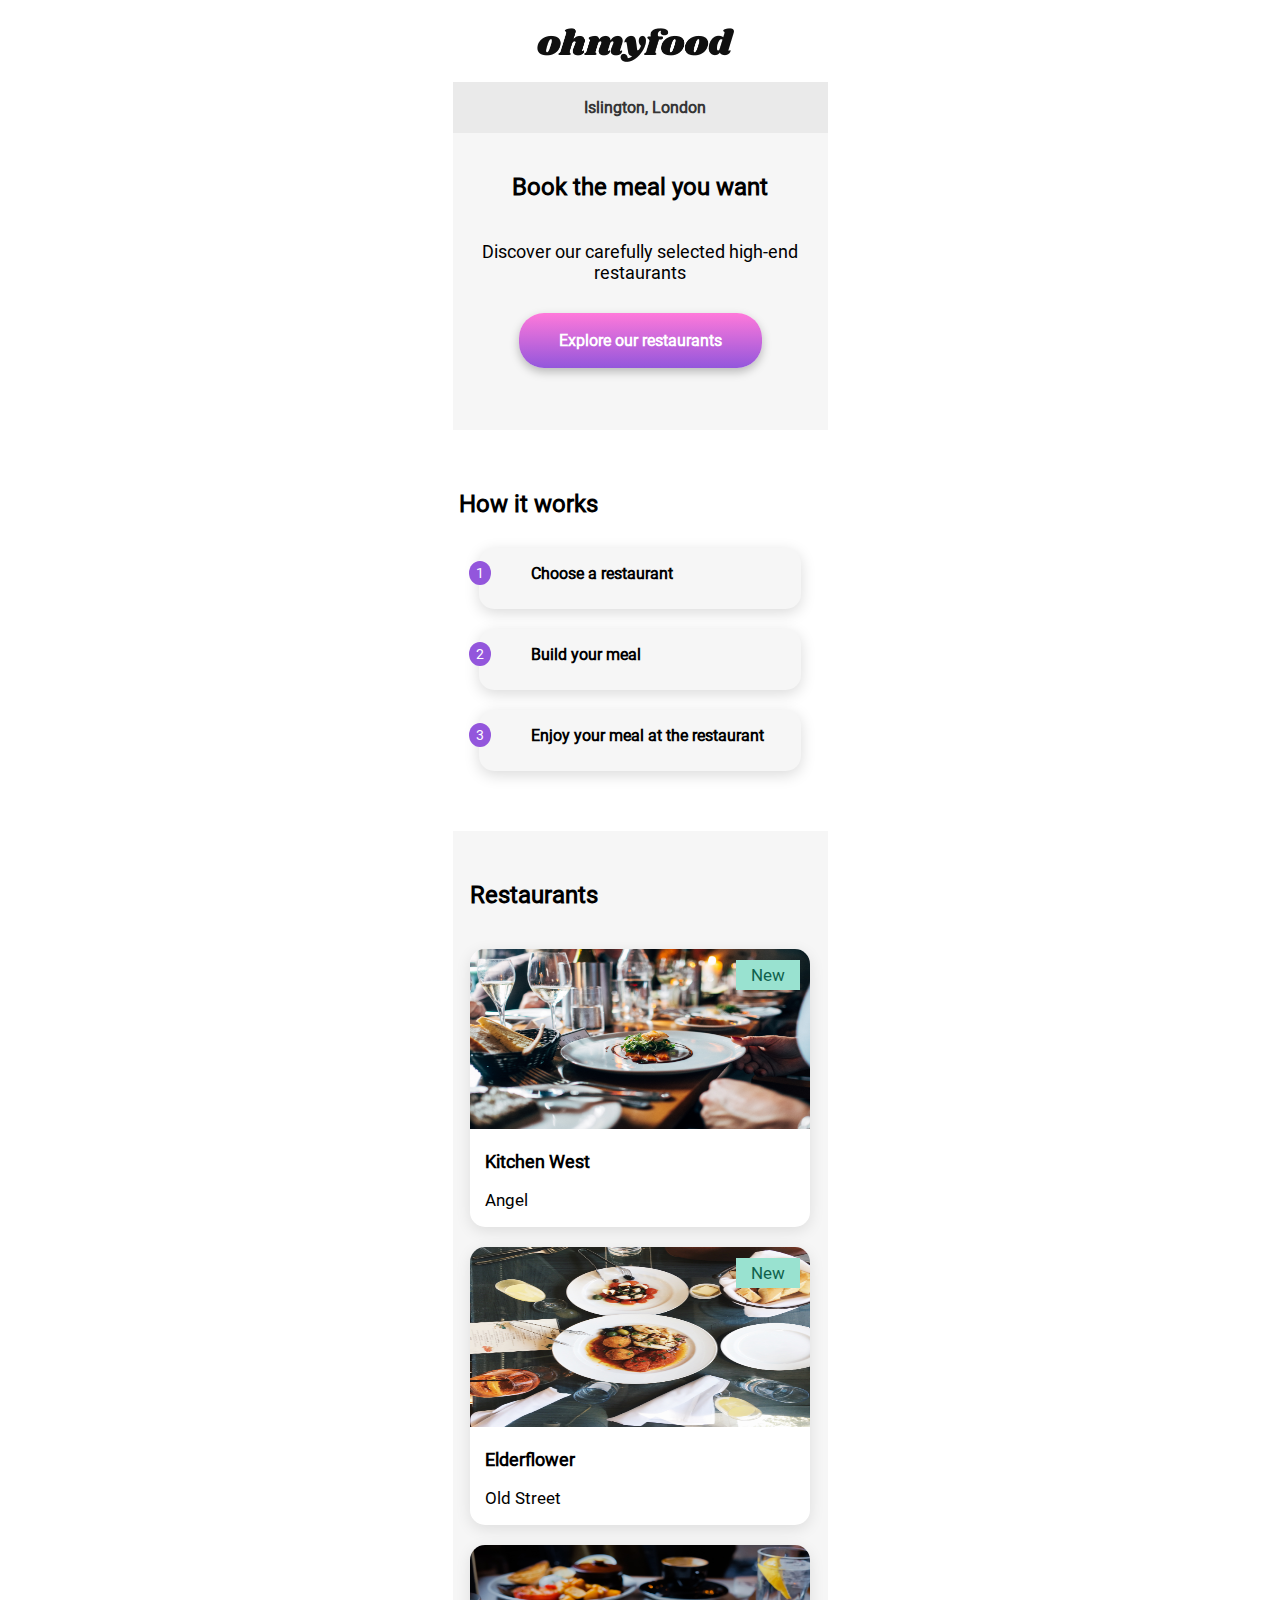
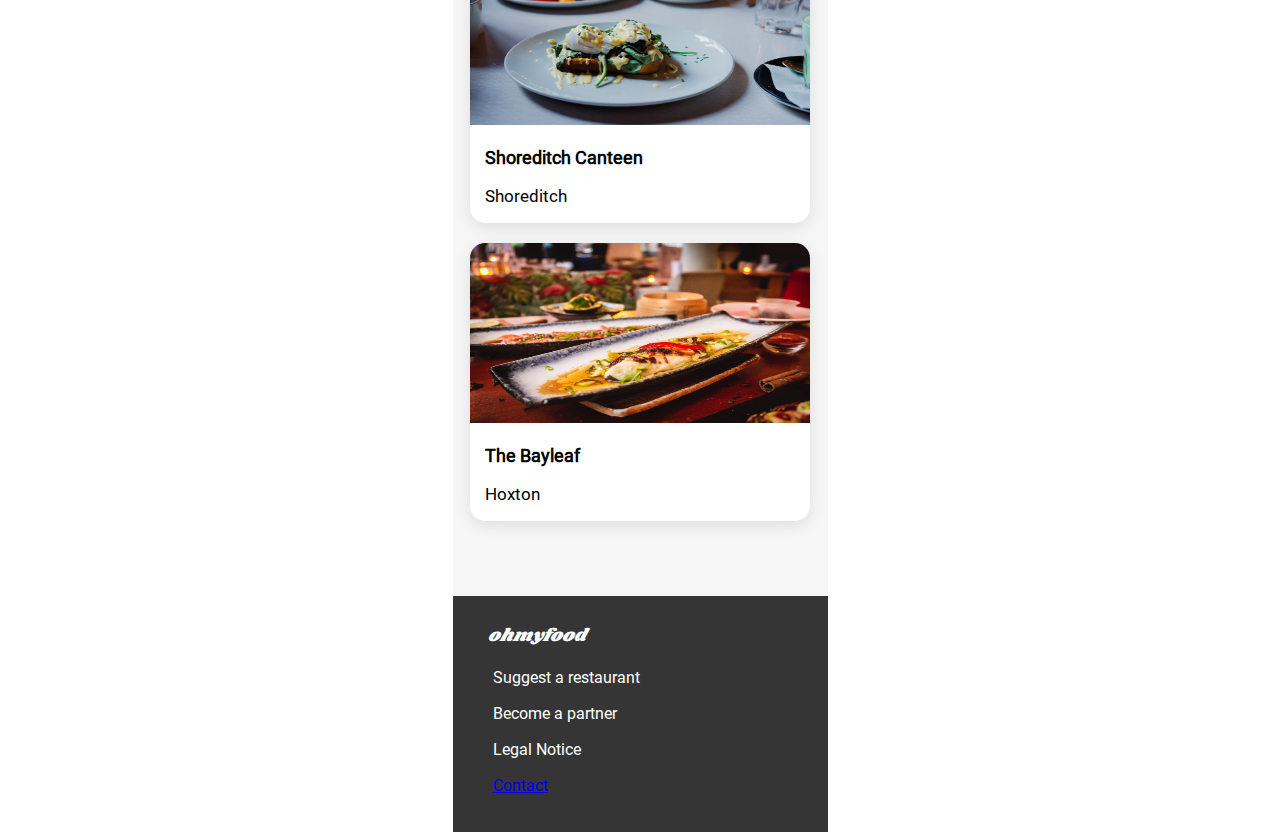
==== commit 40da05c2: "loader added" ====
--- a/index.html
+++ b/index.html
@@ -17,6 +17,12 @@
   </head>
 
   <body>
+    <div class="loader">
+      <div class="loader__icon">
+        <i class="fas fa-utensils"></i>
+      </div>
+    </div>
+
     <div class="main-container">
       <!-- Header -->
       <header class="header">
--- a/CSS/styles.css
+++ b/CSS/styles.css
@@ -5,6 +5,72 @@
 @font-face {
   font-family: "roboto";
   src: url(/font/Roboto/Roboto-Regular.ttf);
+}
+html {
+  width: 100%;
+  display: flex;
+  justify-content: center;
+  scroll-behavior: smooth;
+}
+
+body {
+  width: 375px;
+}
+
+.loader {
+  display: inline-block;
+  z-index: 100;
+  position: fixed;
+  top: 250px;
+  left: 600px;
+}
+.loader__icon {
+  display: flex;
+  justify-content: center;
+  align-items: center;
+  height: 120px;
+  width: 120px;
+  font-size: 80px;
+  color: #eaeaea;
+  background: linear-gradient(#ff79da, #9356dc);
+  border: 6px solid;
+  transform: scaleX(0.5);
+  animation: spin-logo 3s 1.5s;
+  opacity: 0;
+}
+
+@keyframes spin-logo {
+  0% {
+    transform: scaleX(0);
+    opacity: 0.1;
+  }
+  17% {
+    transform: scaleX(0.18);
+  }
+  24% {
+    transform: scaleX(0.4);
+  }
+  46% {
+    transform: scaleX(0.81);
+  }
+  85%, 100% {
+    opacity: 1;
+  }
+  100% {
+    transform: scaleX(1);
+  }
+}
+.main-container {
+  animation: web-page 5.5s 1150ms both;
+}
+
+@keyframes web-page {
+  0% {
+    transform: translateX(-9999px);
+  }
+  100% {
+    transform: translateX(0);
+  }
 }
 .btn-main {
   background-image: linear-gradient(#ff79da, #9356dc);
@@ -27,7 +93,7 @@
   width: 100%;
   align-items: center;
   padding-bottom: 80px;
-  padding-top: 40px;
+  padding-top: 30px;
   gap: 20px;
 }
 .rest__title {
@@ -57,8 +123,9 @@
   font-family: "roboto";
   font-size: 17px;
   font-weight: 300;
-  padding: 0;
   padding: 5px 15px 5px 15px;
+  right: 10px;
+  bottom: 125px;
 }
 .rest__description {
   align-items: center;
@@ -164,8 +231,8 @@
   height: 24px;
   justify-content: center;
   display: flex;
-  position: absolute;
-  left: 213px;
+  position: relative;
+  right: 10px;
   font-family: "roboto";
   font-size: 14px;
   font-weight: 500;
@@ -173,7 +240,7 @@
 .nav__description {
   display: flex;
   width: 100%;
-  padding-left: 30px;
+  padding-left: 10px;
 }
 .nav__text {
   width: 100%;
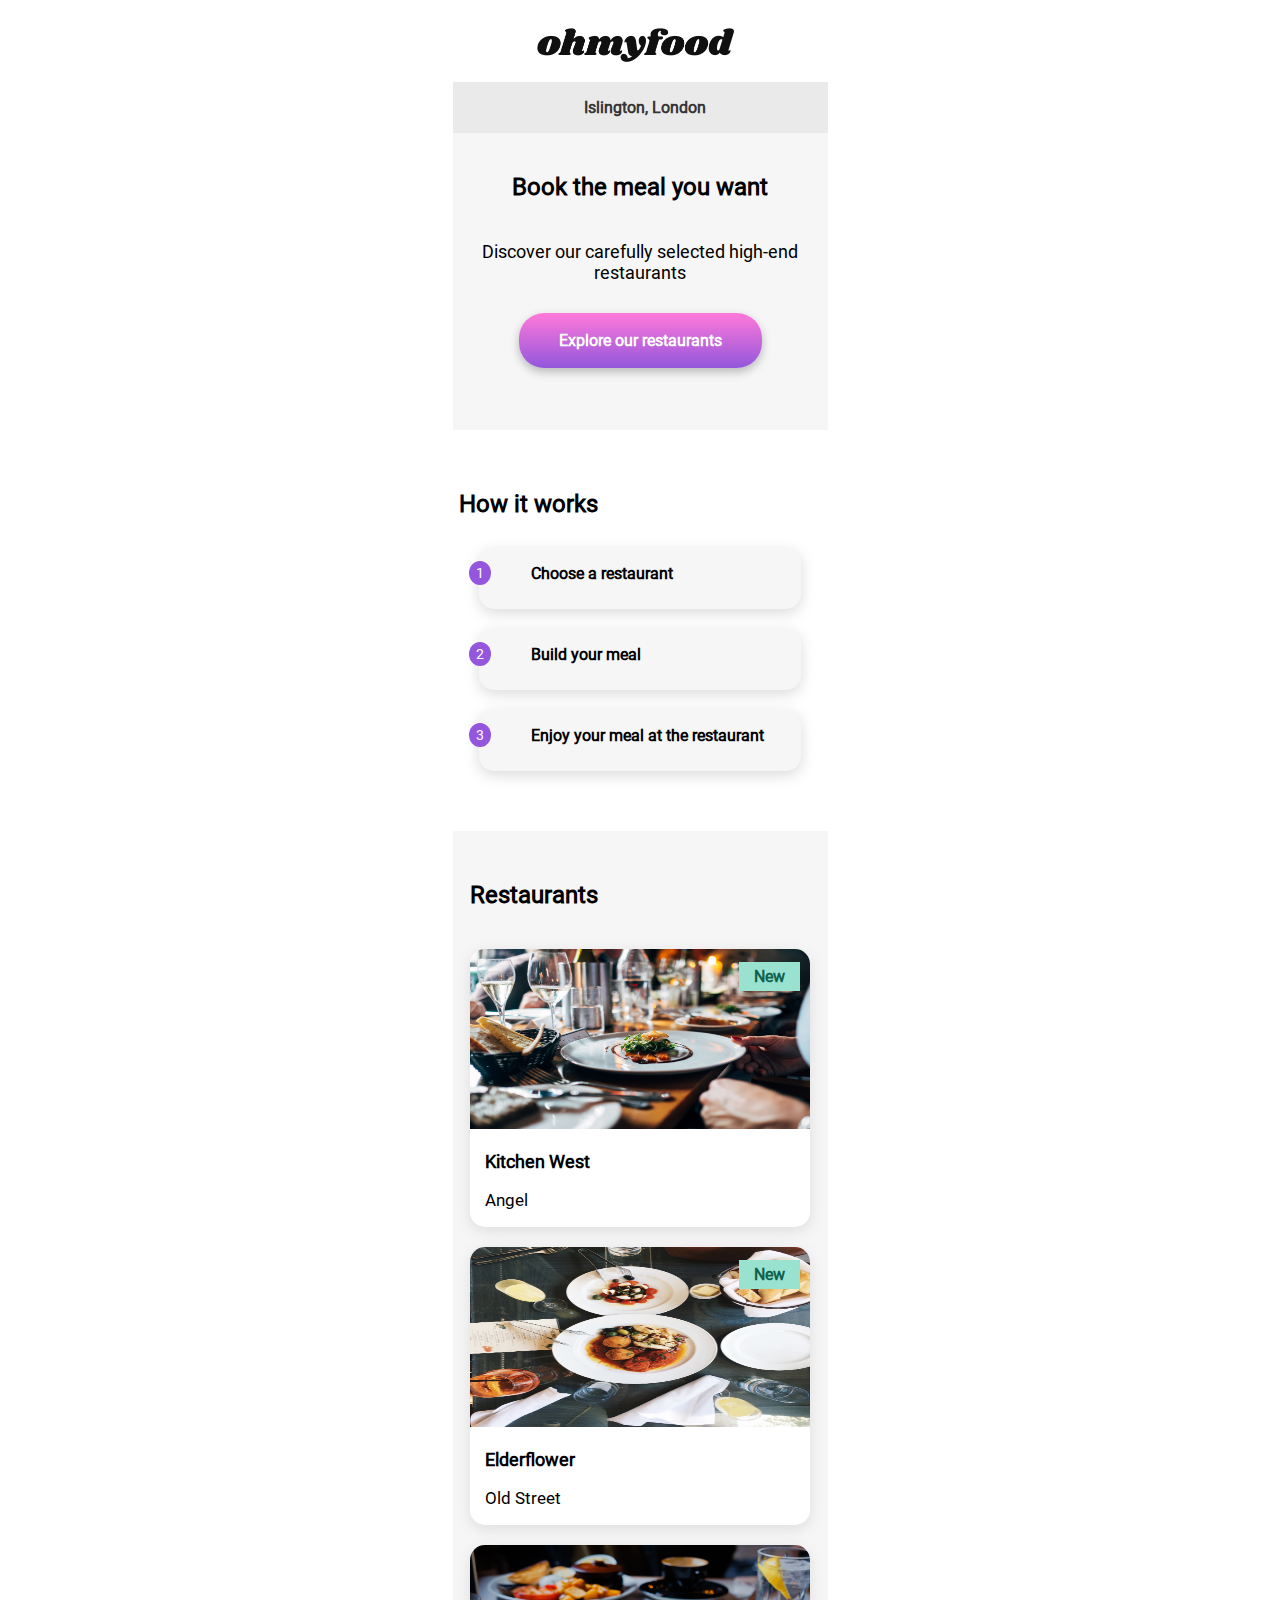
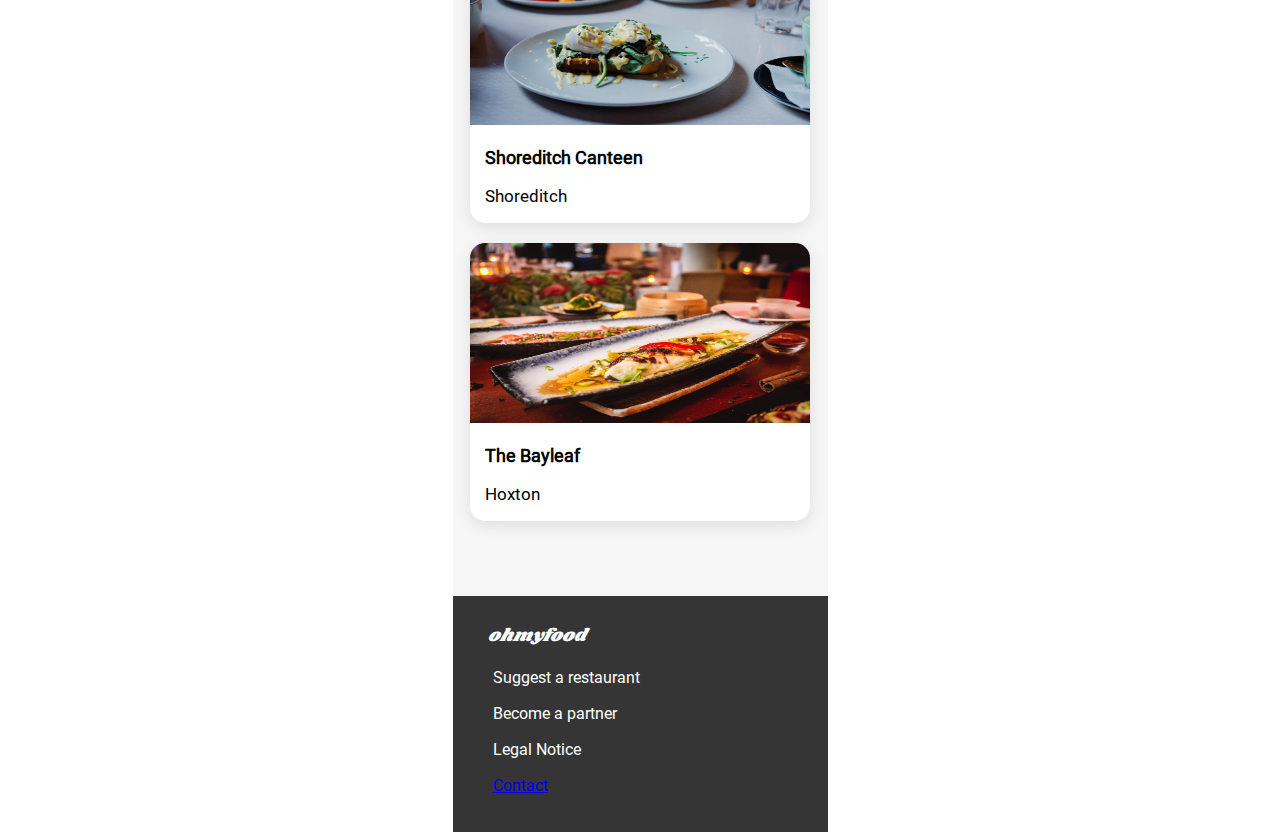
==== commit f8d09b21: "home page with animations complete" ====
--- a/index.html
+++ b/index.html
@@ -65,7 +65,7 @@
               <div class="nav__description">
                 <p class="nav__text">
                   <i
-                    class="nav__icon fa-solid fa-mobile-screen-button"
+                    class="fa-solid fa-mobile-screen-button"
                     style="color: #7e7e7e"
                   ></i>
                   Choose a restaurant
@@ -78,11 +78,8 @@
               <span class="nav__number">2</span>
               <div class="nav__description">
                 <p class="nav__text">
-                  <i
-                    class="nav__icon fa-solid fa-list"
-                    style="color: #7e7e7e"
-                  ></i
-                  >Build your meal
+                  <i class="fa-solid fa-list" style="color: #7e7e7e"></i>Build
+                  your meal
                 </p>
               </div>
             </div>
@@ -92,10 +89,7 @@
               <span class="nav__number">3</span>
               <div class="nav__description">
                 <p class="nav__text">
-                  <i
-                    class="nav__icon fa-solid fa-store"
-                    style="color: #7e7e7e"
-                  ></i>
+                  <i class="fa-solid fa-store" style="color: #7e7e7e"></i>
                   Enjoy your meal at the restaurant
                 </p>
               </div>
@@ -122,6 +116,13 @@
                 <h3 class="rest__name">Kitchen West</h3>
                 <p class="rest__location">Angel</p>
               </a>
+              <!-- Heart -->
+              <div class="card__icon card__icon--full">
+                <i class="fas fa-heart"></i>
+              </div>
+              <div class="card__icon card__icon--empty">
+                <i class="far fa-heart"></i>
+              </div>
             </div>
           </article>
 
@@ -141,6 +142,13 @@
                 <h3 class="rest__name">Elderflower</h3>
                 <p class="rest__location">Old Street</p>
               </a>
+              <!-- Heart -->
+              <div class="card__icon card__icon--full">
+                <i class="fas fa-heart"></i>
+              </div>
+              <div class="card__icon card__icon--empty">
+                <i class="far fa-heart"></i>
+              </div>
             </div>
           </article>
 
@@ -158,6 +166,13 @@
                 <h3 class="rest__name">Shoreditch Canteen</h3>
                 <p class="rest__location">Shoreditch</p>
               </a>
+              <!-- Heart -->
+              <div class="card__icon card__icon--full">
+                <i class="fas fa-heart"></i>
+              </div>
+              <div class="card__icon card__icon--empty">
+                <i class="far fa-heart"></i>
+              </div>
             </div>
           </article>
 
@@ -175,6 +190,13 @@
                 <h3 class="rest__name">The Bayleaf</h3>
                 <p class="rest__location">Hoxton</p>
               </a>
+              <!-- Heart -->
+              <div class="card__icon card__icon--full">
+                <i class="fas fa-heart"></i>
+              </div>
+              <div class="card__icon card__icon--empty">
+                <i class="far fa-heart"></i>
+              </div>
             </div>
           </article>
         </div>
--- a/CSS/styles.css
+++ b/CSS/styles.css
@@ -19,9 +19,9 @@
 
 .loader {
   display: inline-block;
-  z-index: 100;
-  position: fixed;
-  top: 250px;
+  z-index: 1;
+  position: absolute;
+  top: 180px;
   left: 600px;
 }
 .loader__icon {
@@ -72,6 +72,29 @@
     transform: translateX(0);
   }
 }
+.card__icon--full {
+  background: -webkit-linear-gradient(#9356dc, #ff79da);
+  font-size: 2rem;
+  position: absolute;
+  bottom: 15px;
+  left: 290px;
+  width: 2rem;
+  -webkit-background-clip: text;
+  -webkit-text-fill-color: transparent;
+}
+.card__icon--empty {
+  font-size: 2rem;
+  background-color: white;
+  position: absolute;
+  bottom: 15px;
+  left: 290px;
+  width: 2rem;
+}
+.card__icon--empty:hover {
+  opacity: 0;
+  transition-duration: 500ms;
+}
+
 .btn-main {
   background-image: linear-gradient(#ff79da, #9356dc);
   border-radius: 25px;
@@ -80,6 +103,15 @@
   padding: 18px 40px;
   text-decoration: none;
 }
+.btn-main:hover {
+  cursor: pointer;
+  background-image: linear-gradient(#fc94df, #a574e0);
+  box-shadow: 0 0 10px linear-gradient(#fc94df, #a574e0);
+  transition: background-color 5s ease;
+}
+.btn-main:not(:hover) {
+  background-image: linear-gradient(#ff79da, #9356dc);
+}
 .btn-main__bold {
   font-family: "roboto";
   font-size: 16px;
@@ -121,8 +153,7 @@
   color: #0f614c;
   position: absolute;
   font-family: "roboto";
-  font-size: 17px;
-  font-weight: 300;
+  font-weight: 600;
   padding: 5px 15px 5px 15px;
   right: 10px;
   bottom: 125px;
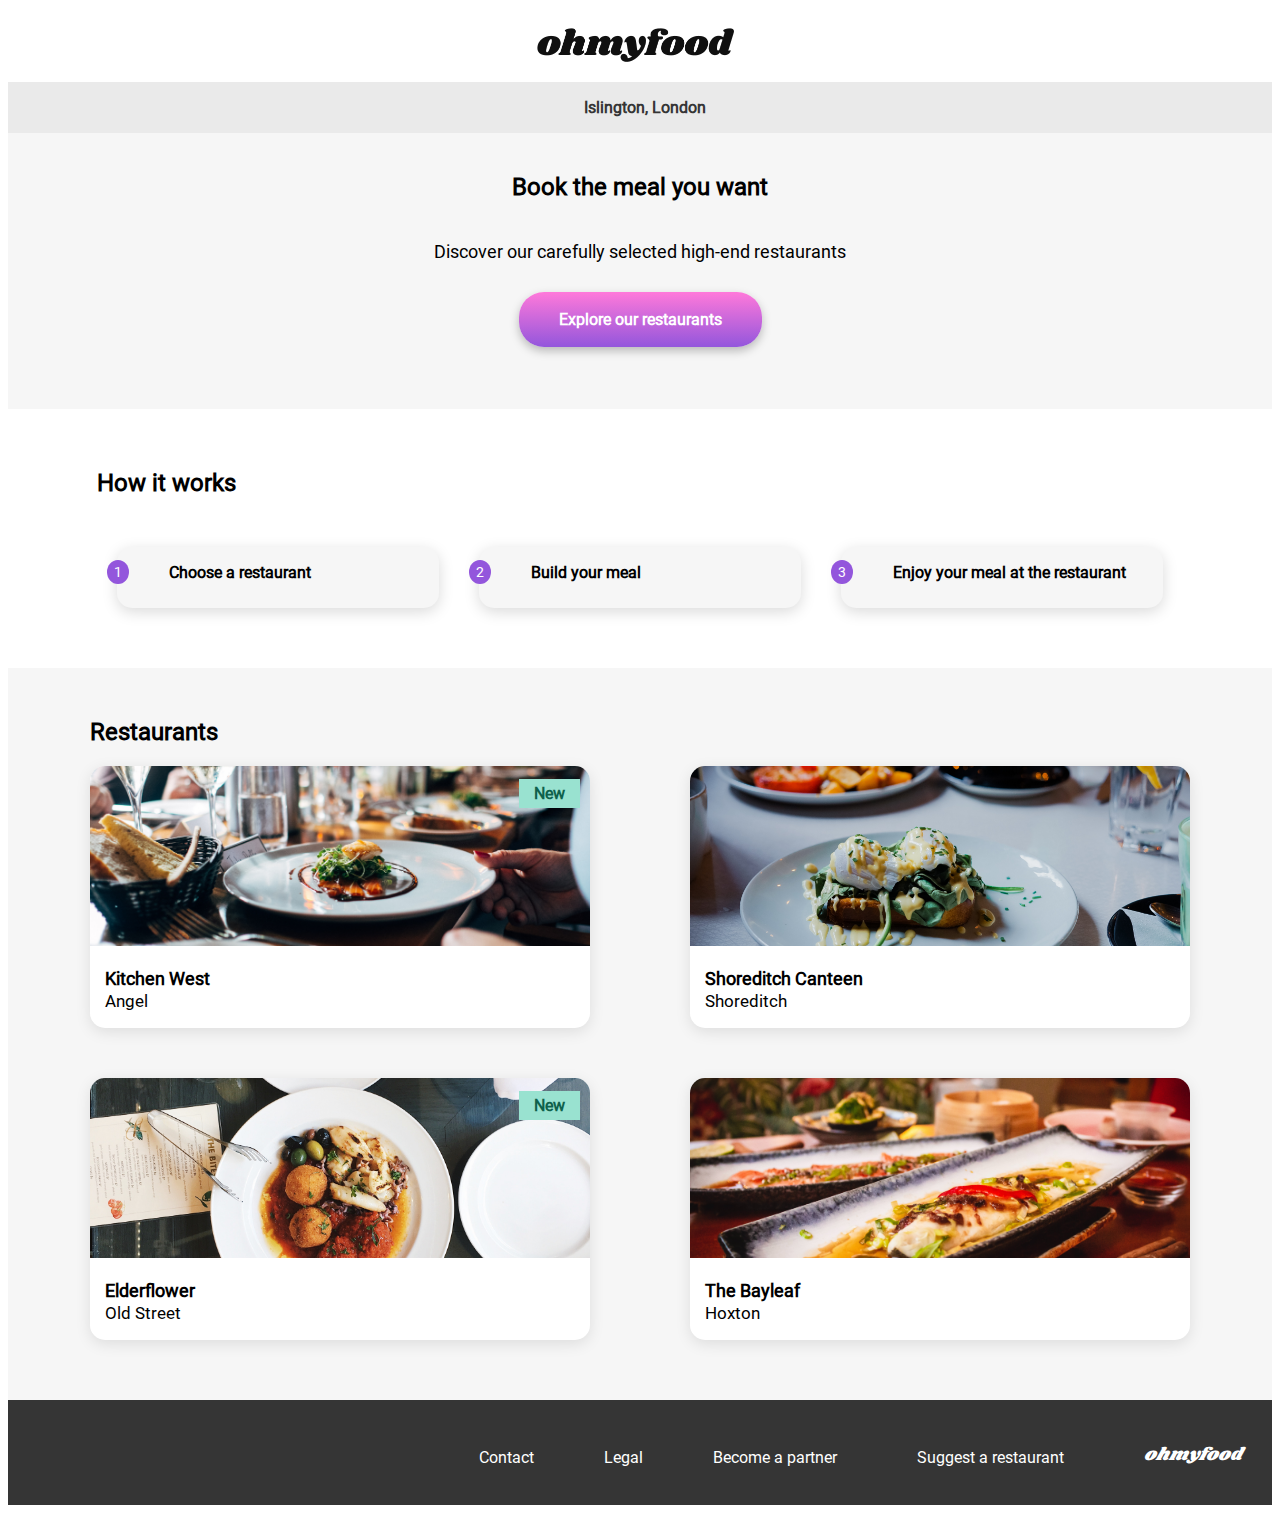
==== commit 281c7884: "home page complete" ====
--- a/index.html
+++ b/index.html
@@ -59,39 +59,42 @@
             <div>
               <h2 class="nav__title">How it works</h2>
             </div>
-            <!-- Navigation 01 -->
-            <div class="nav__card">
-              <span class="nav__number">1</span>
-              <div class="nav__description">
-                <p class="nav__text">
-                  <i
-                    class="fa-solid fa-mobile-screen-button"
-                    style="color: #7e7e7e"
-                  ></i>
-                  Choose a restaurant
-                </p>
+
+            <div class="nav__list">
+              <!-- Navigation 01 -->
+              <div class="nav__card">
+                <span class="nav__number">1</span>
+                <div class="nav__description">
+                  <p class="nav__text">
+                    <i
+                      class="fa-solid fa-mobile-screen-button"
+                      style="color: #7e7e7e"
+                    ></i>
+                    Choose a restaurant
+                  </p>
+                </div>
               </div>
-            </div>
-
-            <!-- Navigation 02 -->
-            <div class="nav__card">
-              <span class="nav__number">2</span>
-              <div class="nav__description">
-                <p class="nav__text">
-                  <i class="fa-solid fa-list" style="color: #7e7e7e"></i>Build
-                  your meal
-                </p>
+
+              <!-- Navigation 02 -->
+              <div class="nav__card">
+                <span class="nav__number">2</span>
+                <div class="nav__description">
+                  <p class="nav__text">
+                    <i class="fa-solid fa-list" style="color: #7e7e7e"></i>Build
+                    your meal
+                  </p>
+                </div>
               </div>
-            </div>
-
-            <!-- Navigation 03 -->
-            <div class="nav__card">
-              <span class="nav__number">3</span>
-              <div class="nav__description">
-                <p class="nav__text">
-                  <i class="fa-solid fa-store" style="color: #7e7e7e"></i>
-                  Enjoy your meal at the restaurant
-                </p>
+
+              <!-- Navigation 03 -->
+              <div class="nav__card">
+                <span class="nav__number">3</span>
+                <div class="nav__description">
+                  <p class="nav__text">
+                    <i class="fa-solid fa-store" style="color: #7e7e7e"></i>
+                    Enjoy your meal at the restaurant
+                  </p>
+                </div>
               </div>
             </div>
           </div>
@@ -99,134 +102,122 @@
 
         <div class="rest" id="restaurants">
           <h2 class="rest__title">Restaurants</h2>
-
-          <!-- Restaurant card 01 -->
-
-          <article class="rest__card">
-            <a href="menu_01.html" class="rest__header">
-              <img
-                class="rest__image"
-                src="./Images-Ohmyfood/images/restaurants/jay-wennington-N_Y88TWmGwA-unsplash.jpg"
-                alt="Kitchen West"
-              />
-              <p class="rest__new">New</p>
-            </a>
-            <div class="rest__description">
-              <a href="#">
-                <h3 class="rest__name">Kitchen West</h3>
-                <p class="rest__location">Angel</p>
-              </a>
-              <!-- Heart -->
-              <div class="card__icon card__icon--full">
-                <i class="fas fa-heart"></i>
-              </div>
-              <div class="card__icon card__icon--empty">
-                <i class="far fa-heart"></i>
-              </div>
-            </div>
-          </article>
-
-          <!-- Restaurant card 2 -->
-          <article class="rest__card">
-            <a href="menu_02.html" class="rest__header">
-              <img
-                class="rest__image"
-                src="./Images-Ohmyfood/images/restaurants/stil-u2Lp8tXIcjw-unsplash.jpg"
-                alt="Elderflower"
-              />
-
-              <p class="rest__new">New</p>
-            </a>
-            <div class="rest__description">
-              <a href="#">
-                <h3 class="rest__name">Elderflower</h3>
-                <p class="rest__location">Old Street</p>
-              </a>
-              <!-- Heart -->
-              <div class="card__icon card__icon--full">
-                <i class="fas fa-heart"></i>
-              </div>
-              <div class="card__icon card__icon--empty">
-                <i class="far fa-heart"></i>
-              </div>
-            </div>
-          </article>
-
-          <!-- Restaurant card 3 -->
-          <article class="rest__card">
-            <a href="menu_03.html" class="rest__header">
-              <img
-                class="rest__image"
-                src="./Images-Ohmyfood/images/restaurants/toa-heftiba-DQKerTsQwi0-unsplash.jpg"
-                alt="Shoreditch Canteen"
-              />
-            </a>
-            <div class="rest__description">
-              <a href="#">
-                <h3 class="rest__name">Shoreditch Canteen</h3>
-                <p class="rest__location">Shoreditch</p>
-              </a>
-              <!-- Heart -->
-              <div class="card__icon card__icon--full">
-                <i class="fas fa-heart"></i>
-              </div>
-              <div class="card__icon card__icon--empty">
-                <i class="far fa-heart"></i>
-              </div>
-            </div>
-          </article>
-
-          <!-- Restaurant card 4 -->
-          <article class="rest__card">
-            <a href="menu_04.html" class="rest__header">
-              <img
-                class="rest__image"
-                src="./Images-Ohmyfood/images/restaurants/louis-hansel-shotsoflouis-qNBGVyOCY8Q-unsplash.jpg"
-                alt="The Bayleaf"
-              />
-            </a>
-            <div class="rest__description">
-              <a href="#">
-                <h3 class="rest__name">The Bayleaf</h3>
-                <p class="rest__location">Hoxton</p>
-              </a>
-              <!-- Heart -->
-              <div class="card__icon card__icon--full">
-                <i class="fas fa-heart"></i>
-              </div>
-              <div class="card__icon card__icon--empty">
-                <i class="far fa-heart"></i>
-              </div>
-            </div>
-          </article>
+          <div class="rest-wrapper">
+            <!-- Restaurant card 01 -->
+            <div class="wrapper">
+              <article class="rest__card">
+                <a href="KitchenWest.html" class="rest__header">
+                  <img
+                    class="rest__image"
+                    src="./Images-Ohmyfood/images/restaurants/jay-wennington-N_Y88TWmGwA-unsplash.jpg"
+                    alt="Kitchen West"
+                  />
+                  <p class="rest__new">New</p>
+                </a>
+                <div class="rest__description">
+                  <a href="#">
+                    <h3 class="rest__name">Kitchen West</h3>
+                    <p class="rest__location">Angel</p>
+                  </a>
+                  <!-- Heart -->
+                  <div class="card__icon card__icon--full">
+                    <i class="fas fa-heart"></i>
+                  </div>
+                  <div class="card__icon card__icon--empty">
+                    <i class="far fa-heart"></i>
+                  </div>
+                </div>
+              </article>
+
+              <!-- Restaurant card 2 -->
+              <article class="rest__card">
+                <a href="menu_02.html" class="rest__header">
+                  <img
+                    class="rest__image"
+                    src="./Images-Ohmyfood/images/restaurants/stil-u2Lp8tXIcjw-unsplash.jpg"
+                    alt="Elderflower"
+                  />
+
+                  <p class="rest__new">New</p>
+                </a>
+                <div class="rest__description">
+                  <a href="#">
+                    <h3 class="rest__name">Elderflower</h3>
+                    <p class="rest__location">Old Street</p>
+                  </a>
+                  <!-- Heart -->
+                  <div class="card__icon card__icon--full">
+                    <i class="fas fa-heart"></i>
+                  </div>
+                  <div class="card__icon card__icon--empty">
+                    <i class="far fa-heart"></i>
+                  </div>
+                </div>
+              </article>
+            </div>
+
+            <div class="wrapper">
+              <!-- Restaurant card 3 -->
+              <article class="rest__card">
+                <a href="menu_03.html" class="rest__header">
+                  <img
+                    class="rest__image"
+                    src="./Images-Ohmyfood/images/restaurants/toa-heftiba-DQKerTsQwi0-unsplash.jpg"
+                    alt="Shoreditch Canteen"
+                  />
+                </a>
+                <div class="rest__description">
+                  <a href="#">
+                    <h3 class="rest__name">Shoreditch Canteen</h3>
+                    <p class="rest__location">Shoreditch</p>
+                  </a>
+                  <!-- Heart -->
+                  <div class="card__icon card__icon--full">
+                    <i class="fas fa-heart"></i>
+                  </div>
+                  <div class="card__icon card__icon--empty">
+                    <i class="far fa-heart"></i>
+                  </div>
+                </div>
+              </article>
+
+              <!-- Restaurant card 4 -->
+              <article class="rest__card">
+                <a href="menu_04.html" class="rest__header">
+                  <img
+                    class="rest__image"
+                    src="./Images-Ohmyfood/images/restaurants/louis-hansel-shotsoflouis-qNBGVyOCY8Q-unsplash.jpg"
+                    alt="The Bayleaf"
+                  />
+                </a>
+                <div class="rest__description">
+                  <a href="#">
+                    <h3 class="rest__name">The Bayleaf</h3>
+                    <p class="rest__location">Hoxton</p>
+                  </a>
+                  <!-- Heart -->
+                  <div class="card__icon card__icon--full">
+                    <i class="fas fa-heart"></i>
+                  </div>
+                  <div class="card__icon card__icon--empty">
+                    <i class="far fa-heart"></i>
+                  </div>
+                </div>
+              </article>
+            </div>
+          </div>
         </div>
       </main>
 
       <!-------- Footer -------->
       <footer class="footer">
-        <h2 class="footer__logo">ohmyfood</h2>
-        <ul class="footer__list">
-          <li>
-            <p>
-              <i class="footer-icon fa-solid fa-utensils"></i>
-              Suggest a restaurant
-            </p>
-          </li>
-          <li>
-            <p>
-              <i class="footer-icon fa-solid fa-handshake-angle"></i>
-              Become a partner
-            </p>
-          </li>
-          <li>
-            <p>Legal Notice</p>
-          </li>
-          <li>
-            <a class="footer-malito" href="malito:ohmyfood@contact.com"
-              >Contact</a
-            >
-          </li>
-        </ul>
+        <div class="footer__container">
+          <a href="#"><h2 class="footer__logo">ohmyfood</h2></a>
+          <a href="#"><i class="fas fa-utensils"></i>Suggest a restaurant</a>
+          <a href="#"><i class="fas fa-hands-helping"></i>Become a partner</a>
+          <a href="#">Legal</a>
+          <a href="mailto:contact@ohmyfood.com">Contact</a>
+        </div>
       </footer>
     </div>
   </body>
--- a/CSS/styles.css
+++ b/CSS/styles.css
@@ -6,17 +6,40 @@
   font-family: "roboto";
   src: url(/font/Roboto/Roboto-Regular.ttf);
 }
-html {
-  width: 100%;
-  display: flex;
-  justify-content: center;
-  scroll-behavior: smooth;
-}
-
-body {
-  width: 375px;
-}
-
+.main-container {
+  margin: auto;
+}
+
+@media only screen and (min-width: 1024px) {
+  .rest .rest-wrapper {
+    flex-direction: row;
+    flex-wrap: wrap;
+    gap: 100px;
+    justify-content: center;
+  }
+  .wrapper {
+    gap: 50px !important;
+  }
+  .rest__title {
+    width: 1100px !important;
+  }
+  .rest__card {
+    width: 500px !important;
+  }
+  .card__icon--full {
+    left: 450px !important;
+  }
+  .card__icon--empty {
+    left: 450px !important;
+  }
+  .nav__list {
+    display: flex;
+    flex-direction: row;
+  }
+  .explore {
+    width: 100%;
+  }
+}
 .loader {
   display: inline-block;
   z-index: 1;
@@ -76,7 +99,7 @@
   background: -webkit-linear-gradient(#9356dc, #ff79da);
   font-size: 2rem;
   position: absolute;
-  bottom: 15px;
+  bottom: 1px;
   left: 290px;
   width: 2rem;
   -webkit-background-clip: text;
@@ -86,7 +109,7 @@
   font-size: 2rem;
   background-color: white;
   position: absolute;
-  bottom: 15px;
+  bottom: 1px;
   left: 290px;
   width: 2rem;
 }
@@ -122,17 +145,15 @@
   background-color: #f6f6f6;
   display: flex;
   flex-direction: column;
-  width: 100%;
   align-items: center;
   padding-bottom: 80px;
   padding-top: 30px;
-  gap: 20px;
 }
 .rest__title {
   font-family: "roboto";
   font-size: 24px;
   font-weight: 700;
-  width: 340px;
+  width: 375px;
 }
 .rest__card {
   border-radius: 15px;
@@ -147,6 +168,9 @@
 .rest img {
   height: 180px;
   width: 100%;
+  position: relative;
+  -o-object-fit: cover;
+     object-fit: cover;
 }
 .rest__new {
   background-color: #99e2d0;
@@ -172,11 +196,24 @@
   font-family: "roboto";
   font-size: 18px;
   font-weight: 700;
+  margin-bottom: -15px;
 }
 .rest__location {
   font-family: "roboto";
   font-size: 17px;
   font-weight: 300;
+}
+
+.rest-wrapper {
+  display: flex;
+  flex-direction: column;
+  gap: 20px;
+}
+
+.wrapper {
+  display: flex;
+  flex-direction: column;
+  gap: 20px;
 }
 
 .footer {
@@ -186,21 +223,39 @@
   line-height: 20px;
   padding-bottom: 20px;
 }
+.footer__container {
+  display: flex;
+  flex-direction: column;
+  padding: 30px 0 0 35px;
+  gap: 16px;
+}
+.footer a {
+  text-decoration: none;
+  color: white;
+  text-decoration: none;
+  font-family: "roboto";
+  font-size: 16px;
+  font-weight: 500;
+  display: flex;
+  gap: 10px;
+}
 .footer__logo {
-  padding: 30px 0 0 35px;
   font-family: "shrikhand";
   font-size: 18px;
   font-weight: 400;
   font-style: italic;
   height: 26px;
 }
-.footer__list {
-  list-style: none;
-  font-family: "roboto";
-  font-size: 16px;
-  font-weight: 500;
-}
-
+
+@media only screen and (min-width: 1024px) {
+  .footer__container {
+    flex-direction: row;
+    align-items: center;
+    direction: rtl;
+    gap: 70px;
+    padding-right: 30px;
+  }
+}
 .header {
   display: flex;
   background-color: white;
@@ -292,7 +347,6 @@
 .explore {
   text-align: center;
   background-color: #f6f6f6;
-  width: 100%;
   padding-bottom: 80px;
   padding-top: 20px;
 }
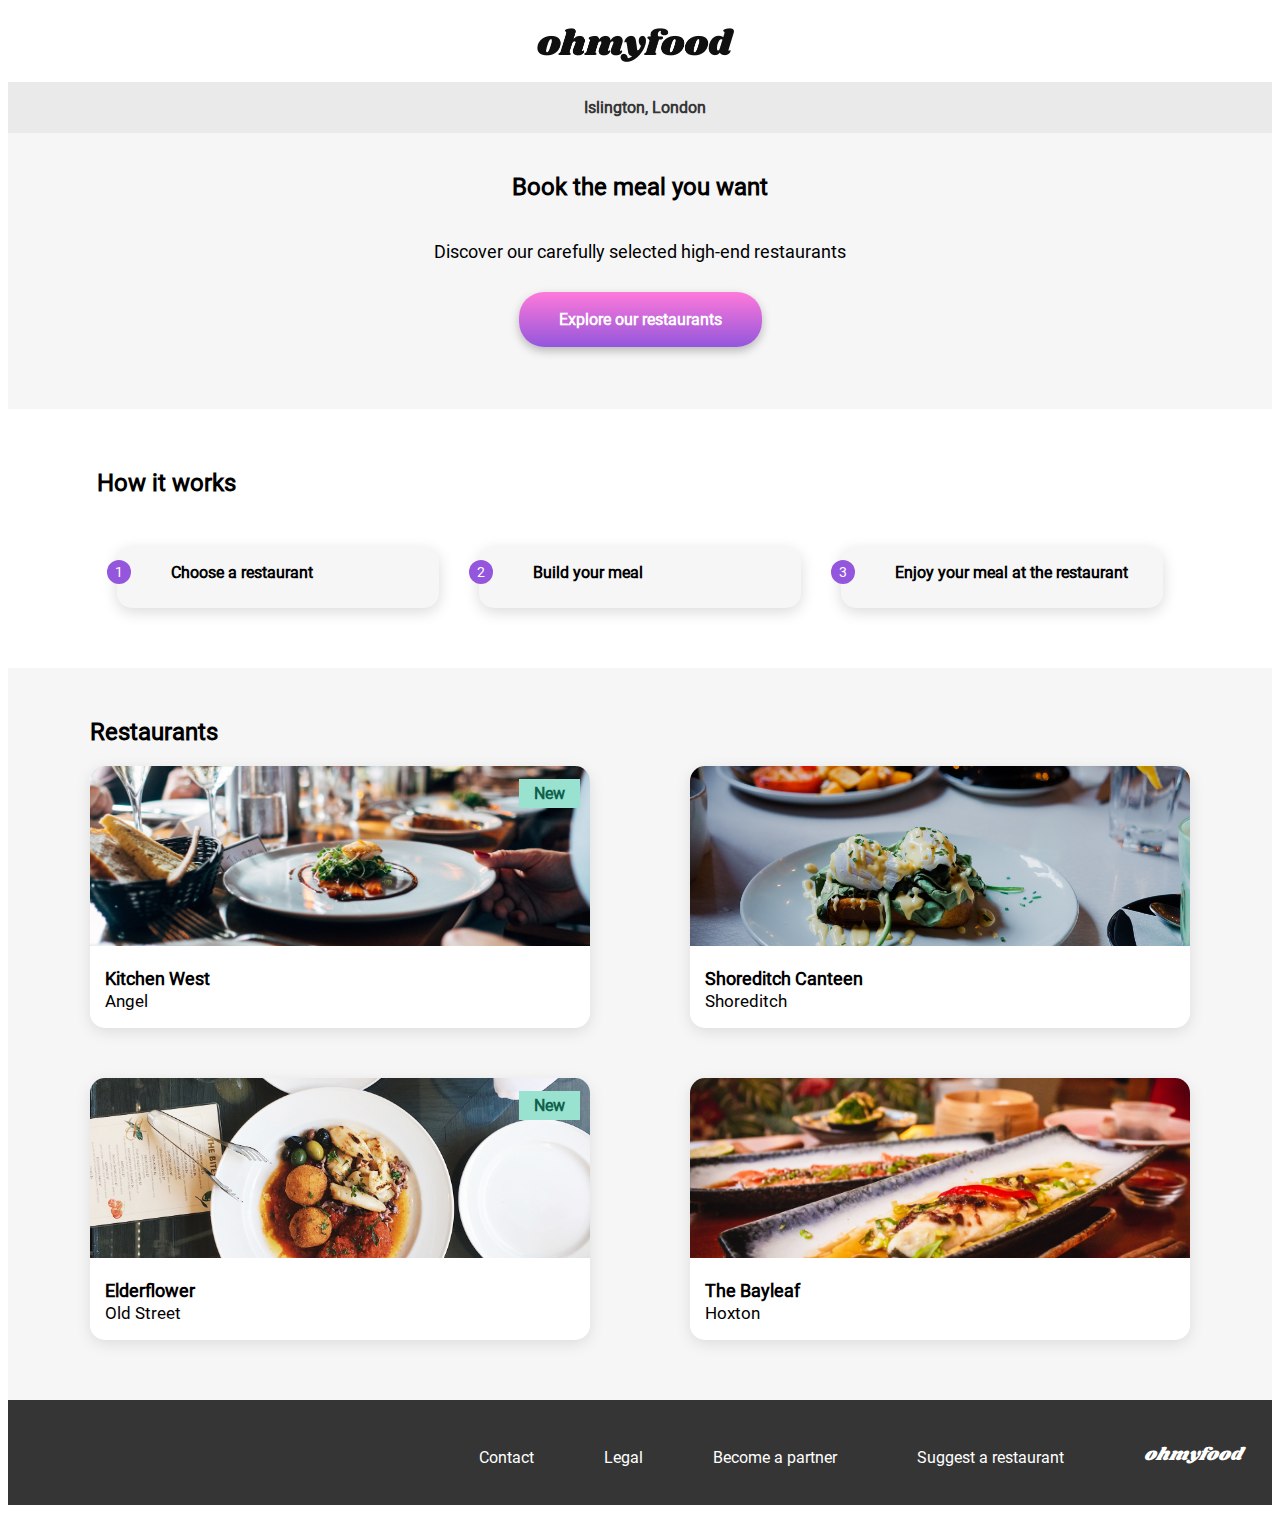
==== commit 784268ea: "sliding tick animations added" ====
--- a/index.html
+++ b/index.html
@@ -131,7 +131,7 @@
 
               <!-- Restaurant card 2 -->
               <article class="rest__card">
-                <a href="menu_02.html" class="rest__header">
+                <a href="Elderflower.html" class="rest__header">
                   <img
                     class="rest__image"
                     src="./Images-Ohmyfood/images/restaurants/stil-u2Lp8tXIcjw-unsplash.jpg"
@@ -159,7 +159,7 @@
             <div class="wrapper">
               <!-- Restaurant card 3 -->
               <article class="rest__card">
-                <a href="menu_03.html" class="rest__header">
+                <a href="ShoreditchCanteen.html" class="rest__header">
                   <img
                     class="rest__image"
                     src="./Images-Ohmyfood/images/restaurants/toa-heftiba-DQKerTsQwi0-unsplash.jpg"
@@ -183,7 +183,7 @@
 
               <!-- Restaurant card 4 -->
               <article class="rest__card">
-                <a href="menu_04.html" class="rest__header">
+                <a href="TheBayLeaf.html" class="rest__header">
                   <img
                     class="rest__image"
                     src="./Images-Ohmyfood/images/restaurants/louis-hansel-shotsoflouis-qNBGVyOCY8Q-unsplash.jpg"
--- a/CSS/styles.css
+++ b/CSS/styles.css
@@ -101,7 +101,7 @@
   position: absolute;
   bottom: 1px;
   left: 290px;
-  width: 2rem;
+  width: 32px;
   -webkit-background-clip: text;
   -webkit-text-fill-color: transparent;
 }
@@ -111,9 +111,33 @@
   position: absolute;
   bottom: 1px;
   left: 290px;
-  width: 2rem;
+  width: 32px;
 }
 .card__icon--empty:hover {
+  opacity: 0;
+  transition-duration: 500ms;
+}
+
+.main__icon--full i {
+  background: -webkit-linear-gradient(#9356dc, #ff79da);
+  -webkit-background-clip: text;
+  -webkit-text-fill-color: transparent;
+  float: right;
+  font-size: 32px;
+  position: absolute;
+  right: 15px;
+  top: 40px;
+}
+.main__icon--empty i {
+  background-color: #f6f6f6;
+  float: right;
+  font-size: 32px;
+  font-weight: 100;
+  position: absolute;
+  right: 15px;
+  top: 40px;
+}
+.main__icon--empty i:hover {
   opacity: 0;
   transition-duration: 500ms;
 }
@@ -216,6 +240,80 @@
   gap: 20px;
 }
 
+.line {
+  display: flex;
+  justify-content: center;
+  align-items: center;
+  background-color: #99e2d0;
+  overflow: hidden;
+  position: relative;
+  height: 73px;
+  bottom: 84px;
+  left: 109%;
+  border-radius: 0 15px 15px 0;
+  width: 0;
+  opacity: 0;
+  transition: 0.5s ease-in-out;
+}
+
+.check {
+  color: white;
+}
+
+.menu__item {
+  box-shadow: 0px 4.0114941597px 15.0431032181px 0px rgba(0, 0, 0, 0.1019607843);
+  background-color: white;
+  border-radius: 15px;
+  height: 72px;
+  width: 349px;
+}
+.menu__item strong {
+  transition: 0.3s linear;
+  font-family: "roboto";
+  font-size: 15px;
+}
+.menu__item h3 {
+  overflow: hidden;
+  text-overflow: ellipsis;
+  white-space: nowrap;
+  transition: 0.5s linear;
+}
+.menu__item h4 {
+  position: relative;
+  bottom: 0.5rem;
+  overflow: hidden;
+  text-overflow: ellipsis;
+  white-space: nowrap;
+  transition: 0.5s linear;
+}
+.menu__item:hover h4 {
+  margin-right: 6rem;
+  transition: 0.3s linear;
+}
+.menu__item:hover h3 {
+  margin-right: 6rem;
+  transition: 0.3s linear;
+}
+.menu__item:hover .line {
+  transform: translate(-100px);
+  width: 20%;
+  opacity: 1;
+}
+.menu__item:hover strong {
+  margin-right: 4rem;
+  transition: 0.3s linear;
+}
+.menu__item:hover .check {
+  transition-duration: 0.5s ease;
+  color: white;
+}
+.menu__price {
+  position: relative;
+  float: right;
+  bottom: 45px;
+  right: 8px;
+}
+
 .footer {
   background-color: #353535;
   color: white;
@@ -325,7 +423,6 @@
 }
 .nav__description {
   display: flex;
-  width: 100%;
   padding-left: 10px;
 }
 .nav__text {
@@ -335,6 +432,19 @@
   font-family: "roboto";
   font-size: 16px;
   font-weight: 700;
+}
+
+.header__navigation i {
+  position: absolute;
+  top: 30px;
+  left: 10px;
+  color: #353535;
+}
+
+.header__img img {
+  width: 100%;
+  height: 275px;
+  z-index: -1;
 }
 
 .top {
@@ -361,4 +471,59 @@
   font-size: 18px;
   font-weight: 300;
   padding-bottom: 30px;
+}
+
+.menu__starters .menu__main .menu__desserts {
+  align-items: center;
+  display: flex;
+  flex-direction: column;
+  gap: 1rem;
+}
+
+.menu__background {
+  background-color: #f6f6f6;
+  border-radius: 40px 40px 0 0;
+  margin-top: -50px;
+  position: relative;
+}
+.menu__background h1 {
+  font-family: "shrikhand";
+  font-weight: 400;
+  font-size: 28px;
+  line-height: 40px;
+  margin-left: -150px;
+  padding-top: 40px;
+  display: flex;
+  justify-content: center;
+}
+.menu__background h2 {
+  font-family: "roboto";
+  font-weight: 300;
+  font-size: 16px;
+  line-height: 18px;
+}
+.menu__background h3 {
+  font-family: "roboto";
+  font-weight: 700;
+  font-size: 18px;
+  margin-left: 20px;
+  padding-top: 12px;
+}
+.menu__background h4 {
+  font-family: "roboto";
+  font-weight: 300;
+  font-size: 15px;
+  margin-left: 20px;
+  margin-top: -7px;
+}
+.menu__background .btn {
+  display: flex;
+  justify-content: center;
+  align-items: center;
+}
+
+.menu__section {
+  display: flex;
+  flex-direction: column;
+  align-items: center;
 }/*# sourceMappingURL=styles.css.map */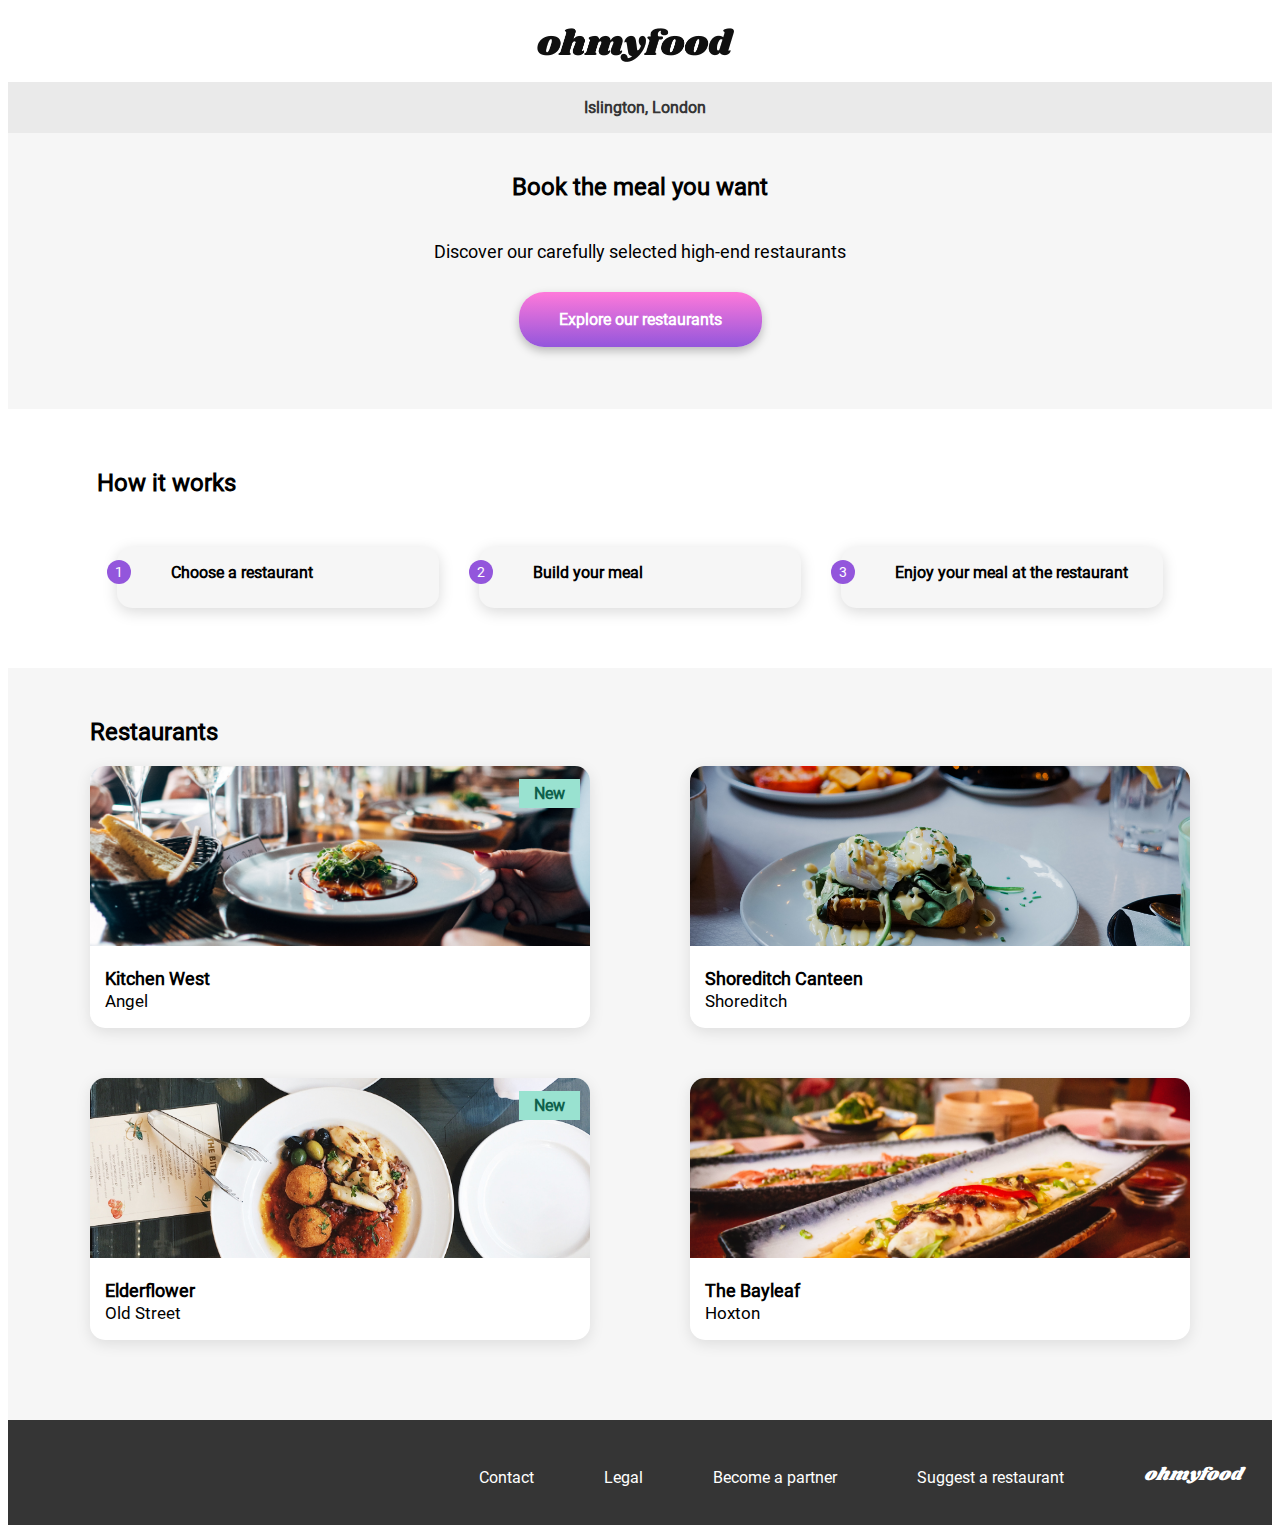
==== commit 4e45d9f7: "w3c validation corrections mad now project completed" ====
--- a/index.html
+++ b/index.html
@@ -209,7 +209,7 @@
         </div>
       </main>
 
-      <!-------- Footer -------->
+      <!-- Footer -->
       <footer class="footer">
         <div class="footer__container">
           <a href="#"><h2 class="footer__logo">ohmyfood</h2></a>
--- a/CSS/styles.css
+++ b/CSS/styles.css
@@ -6,11 +6,18 @@
   font-family: "roboto";
   src: url(/font/Roboto/Roboto-Regular.ttf);
 }
+html {
+  scroll-behavior: smooth;
+}
+
 .main-container {
-  margin: auto;
-}
-
-@media only screen and (min-width: 1024px) {
+  margin-left: auto;
+  margin-right: auto;
+  min-width: 375px;
+  max-width: 1440px;
+}
+
+@media only screen and (min-width: 1280px) {
   .rest .rest-wrapper {
     flex-direction: row;
     flex-wrap: wrap;
@@ -83,18 +90,27 @@
     transform: scaleX(1);
   }
 }
+@keyframes fade {
+  0% {
+    opacity: 0;
+  }
+  25% {
+    opacity: 0;
+  }
+  50% {
+    opacity: 0;
+  }
+  75% {
+    opacity: 0;
+  }
+  100% {
+    opacity: 1;
+  }
+}
 .main-container {
-  animation: web-page 5.5s 1150ms both;
-}
-
-@keyframes web-page {
-  0% {
-    transform: translateX(-9999px);
-  }
-  100% {
-    transform: translateX(0);
-  }
-}
+  animation: fade 6s ease-out;
+}
+
 .card__icon--full {
   background: -webkit-linear-gradient(#9356dc, #ff79da);
   font-size: 2rem;
@@ -142,6 +158,37 @@
   transition-duration: 500ms;
 }
 
+@keyframes fadeIn {
+  0% {
+    opacity: 0;
+    transform: translatex(-9999px);
+  }
+  100% {
+    opacity: 1;
+    transform: translatex(0);
+  }
+}
+.starter-section {
+  animation: fadeIn 2.5s ease-in-out;
+  display: flex;
+  flex-direction: column;
+  padding-bottom: 30px;
+}
+
+.mains-section {
+  animation: fadeIn 3.5s ease-in-out;
+  display: flex;
+  flex-direction: column;
+  padding-bottom: 30px;
+}
+
+.dessert-section {
+  animation: fadeIn 4.5s ease-in-out;
+  display: flex;
+  flex-direction: column;
+  padding-bottom: 30px;
+}
+
 .btn-main {
   background-image: linear-gradient(#ff79da, #9356dc);
   border-radius: 25px;
@@ -165,6 +212,32 @@
   font-weight: 700;
 }
 
+.btn {
+  background-image: linear-gradient(#ff79da 0%, #9356dc 100%);
+  border-radius: 25px;
+  box-shadow: 0px 4px 10px 0px rgba(0, 0, 0, 0.2509803922);
+  color: white;
+  display: inline-block;
+  font-family: "roboto";
+  font-size: 16px;
+  height: 50px;
+  line-height: 0.4rem;
+  padding: 24px;
+  width: 186px;
+  border: none;
+}
+.btn:hover {
+  transition-duration: 500ms;
+  background-image: linear-gradient(#ff88de, #9b63df);
+}
+
+.btn-align {
+  display: flex;
+  justify-content: center;
+  padding-bottom: 45px;
+  padding-top: 12px;
+}
+
 .rest {
   background-color: #f6f6f6;
   display: flex;
@@ -247,13 +320,12 @@
   background-color: #99e2d0;
   overflow: hidden;
   position: relative;
-  height: 73px;
-  bottom: 84px;
-  left: 109%;
+  height: 100%;
+  right: -109%;
   border-radius: 0 15px 15px 0;
-  width: 0;
-  opacity: 0;
-  transition: 0.5s ease-in-out;
+  bottom: 89px;
+  width: 20%;
+  transition: 0.3s ease-in-out;
 }
 
 .check {
@@ -266,9 +338,10 @@
   border-radius: 15px;
   height: 72px;
   width: 349px;
+  overflow: hidden;
 }
 .menu__item strong {
-  transition: 0.3s linear;
+  transition: 0.3s ease-in-out;
   font-family: "roboto";
   font-size: 15px;
 }
@@ -296,8 +369,6 @@
 }
 .menu__item:hover .line {
   transform: translate(-100px);
-  width: 20%;
-  opacity: 1;
 }
 .menu__item:hover strong {
   margin-right: 4rem;
@@ -314,10 +385,15 @@
   right: 8px;
 }
 
+@media only screen and (min-width: 1280px) {
+  .line {
+    width: 10%;
+    right: -108%;
+  }
+}
 .footer {
   background-color: #353535;
   color: white;
-  margin-top: -20px;
   line-height: 20px;
   padding-bottom: 20px;
 }
@@ -436,14 +512,16 @@
 
 .header__navigation i {
   position: absolute;
-  top: 30px;
-  left: 10px;
+  top: 38px;
+  left: 25px;
   color: #353535;
 }
 
 .header__img img {
   width: 100%;
   height: 275px;
+  -o-object-fit: cover;
+     object-fit: cover;
   z-index: -1;
 }
 
@@ -459,6 +537,7 @@
   background-color: #f6f6f6;
   padding-bottom: 80px;
   padding-top: 20px;
+  width: 100%;
 }
 .explore__title {
   font-family: "roboto";
@@ -473,11 +552,29 @@
   padding-bottom: 30px;
 }
 
-.menu__starters .menu__main .menu__desserts {
-  align-items: center;
-  display: flex;
-  flex-direction: column;
-  gap: 1rem;
+.menu__starters {
+  align-items: center;
+  display: flex;
+  flex-direction: column;
+  gap: 10px;
+}
+
+.menu__main {
+  align-items: center;
+  display: flex;
+  flex-direction: column;
+  gap: 10px;
+}
+
+.menu__desserts {
+  align-items: center;
+  display: flex;
+  flex-direction: column;
+  gap: 10px;
+}
+
+.shoreditch {
+  padding-left: 80px;
 }
 
 .menu__background {
@@ -489,9 +586,9 @@
 .menu__background h1 {
   font-family: "shrikhand";
   font-weight: 400;
-  font-size: 28px;
+  font-size: 25px;
   line-height: 40px;
-  margin-left: -150px;
+  margin-left: -175px;
   padding-top: 40px;
   display: flex;
   justify-content: center;
@@ -501,13 +598,15 @@
   font-weight: 300;
   font-size: 16px;
   line-height: 18px;
+  border-bottom: 3px solid #99e2d0;
+  padding-bottom: 8px;
+  width: 42px;
 }
 .menu__background h3 {
   font-family: "roboto";
   font-weight: 700;
   font-size: 18px;
   margin-left: 20px;
-  padding-top: 12px;
 }
 .menu__background h4 {
   font-family: "roboto";
@@ -526,4 +625,32 @@
   display: flex;
   flex-direction: column;
   align-items: center;
+}
+
+@media only screen and (min-width: 1280px) {
+  .menu__background {
+    margin-left: auto;
+    margin-right: auto;
+    width: 970px;
+  }
+  .menu__background h1 {
+    margin-left: 20px;
+  }
+  .shoreditch {
+    padding-right: 200px;
+  }
+  .header__img img {
+    -o-object-fit: cover;
+       object-fit: cover;
+    height: 384px;
+  }
+  .menu__item {
+    width: 570px;
+  }
+  .main__icon--full i {
+    right: 335px;
+  }
+  .main__icon--empty i {
+    right: 335px;
+  }
 }/*# sourceMappingURL=styles.css.map */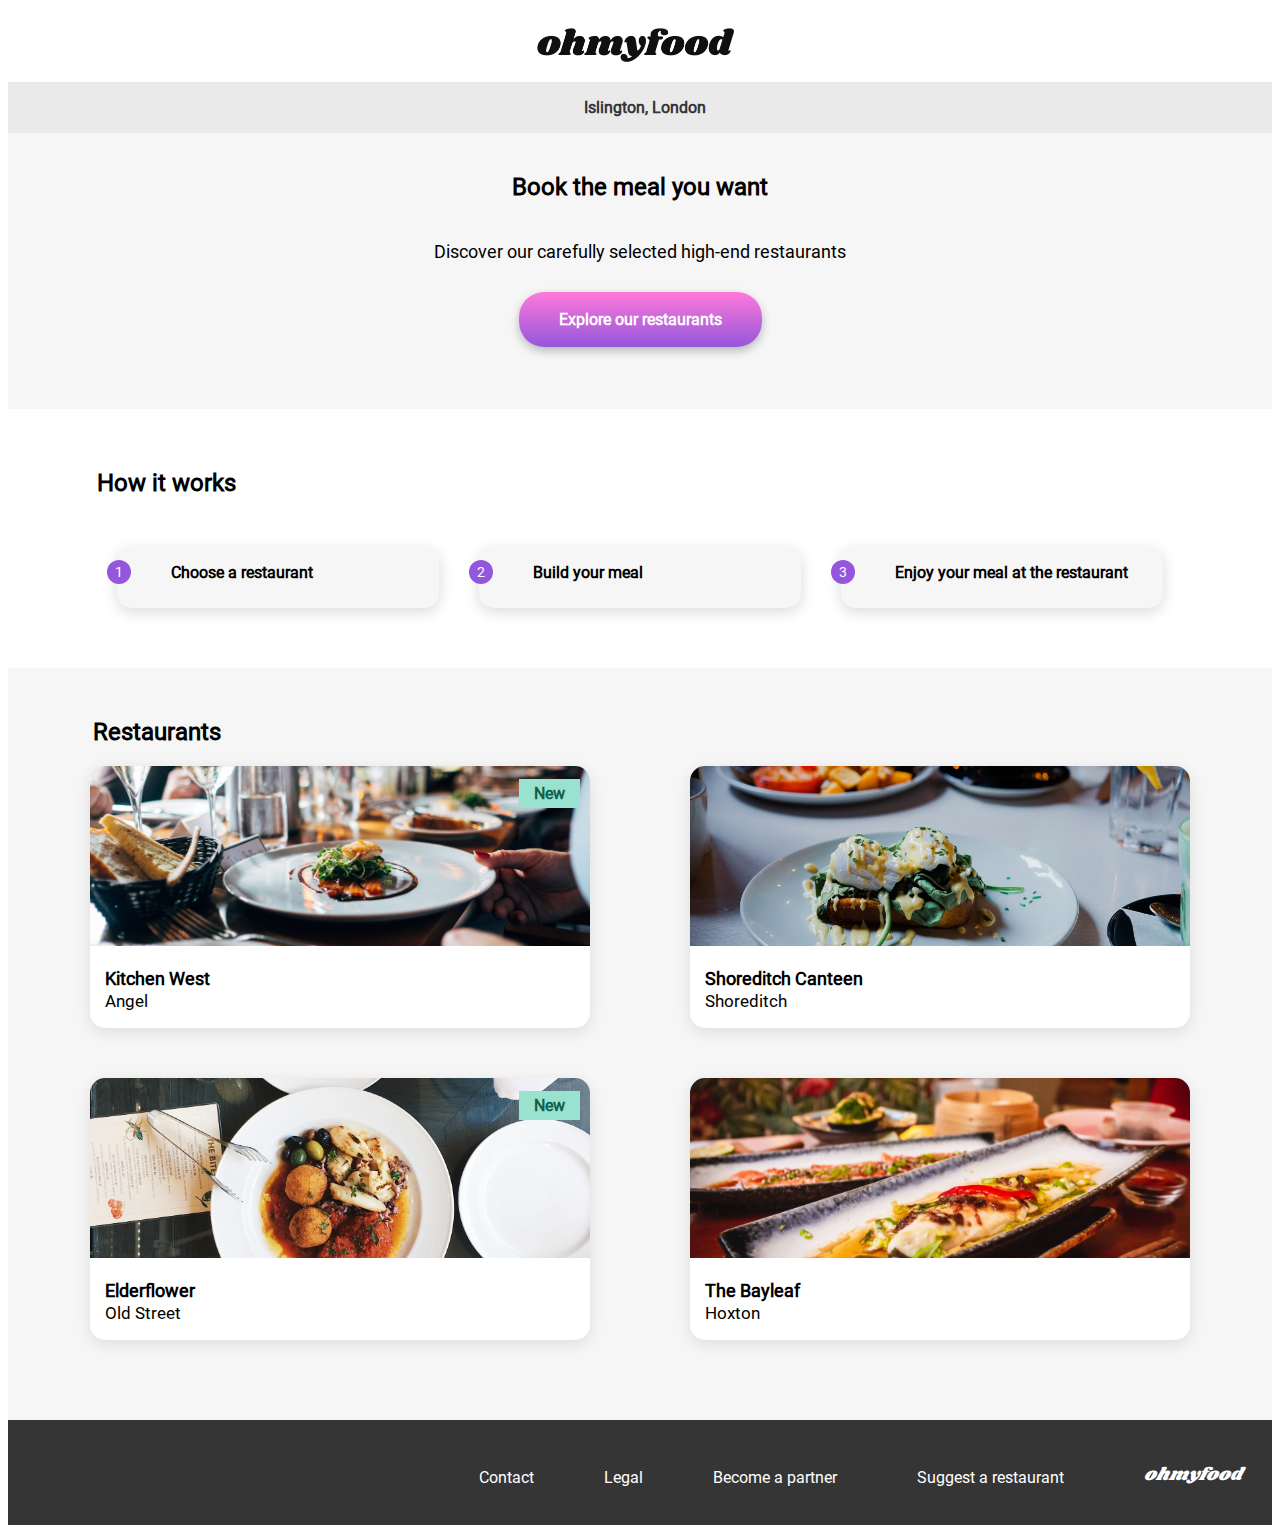
==== commit 273f6566: "mobile loader repositioned, how it works hover animation inserted, css code errors addressed project" ====
--- a/index.html
+++ b/index.html
@@ -68,7 +68,6 @@
                   <p class="nav__text">
                     <i
                       class="fa-solid fa-mobile-screen-button"
-                      style="color: #7e7e7e"
                     ></i>
                     Choose a restaurant
                   </p>
@@ -80,7 +79,7 @@
                 <span class="nav__number">2</span>
                 <div class="nav__description">
                   <p class="nav__text">
-                    <i class="fa-solid fa-list" style="color: #7e7e7e"></i>Build
+                    <i class="fa-solid fa-list"></i>Build
                     your meal
                   </p>
                 </div>
@@ -91,7 +90,7 @@
                 <span class="nav__number">3</span>
                 <div class="nav__description">
                   <p class="nav__text">
-                    <i class="fa-solid fa-store" style="color: #7e7e7e"></i>
+                    <i class="fa-solid fa-store"></i>
                     Enjoy your meal at the restaurant
                   </p>
                 </div>
--- a/CSS/styles.css
+++ b/CSS/styles.css
@@ -13,8 +13,6 @@
 .main-container {
   margin-left: auto;
   margin-right: auto;
-  min-width: 375px;
-  max-width: 1440px;
 }
 
 @media only screen and (min-width: 1280px) {
@@ -28,7 +26,7 @@
     gap: 50px !important;
   }
   .rest__title {
-    width: 1100px !important;
+    width: 870px !important;
   }
   .rest__card {
     width: 500px !important;
@@ -51,8 +49,8 @@
   display: inline-block;
   z-index: 1;
   position: absolute;
-  top: 180px;
-  left: 600px;
+  top: 400px;
+  left: 150px;
 }
 .loader__icon {
   display: flex;
@@ -173,6 +171,7 @@
   display: flex;
   flex-direction: column;
   padding-bottom: 30px;
+  margin-top: 20px;
 }
 
 .mains-section {
@@ -189,6 +188,12 @@
   padding-bottom: 30px;
 }
 
+@media only screen and (min-width: 1280px) {
+  .loader {
+    top: 180px;
+    left: 600px;
+  }
+}
 .btn-main {
   background-image: linear-gradient(#ff79da, #9356dc);
   border-radius: 25px;
@@ -200,7 +205,6 @@
 .btn-main:hover {
   cursor: pointer;
   background-image: linear-gradient(#fc94df, #a574e0);
-  box-shadow: 0 0 10px linear-gradient(#fc94df, #a574e0);
   transition: background-color 5s ease;
 }
 .btn-main:not(:hover) {
@@ -250,7 +254,8 @@
   font-family: "roboto";
   font-size: 24px;
   font-weight: 700;
-  width: 375px;
+  display: flex;
+  padding-right: 225px;
 }
 .rest__card {
   border-radius: 15px;
@@ -374,10 +379,6 @@
   margin-right: 4rem;
   transition: 0.3s linear;
 }
-.menu__item:hover .check {
-  transition-duration: 0.5s ease;
-  color: white;
-}
 .menu__price {
   position: relative;
   float: right;
@@ -468,7 +469,6 @@
 .nav__card {
   border-radius: 15px;
   box-shadow: 0px 4px 15px 0px rgba(0, 0, 0, 0.1490196078);
-  cursor: pointer;
   display: flex;
   width: 322px;
   align-items: center;
@@ -510,6 +510,14 @@
   font-weight: 700;
 }
 
+.nav__text i {
+  color: #7e7e7e;
+}
+.nav__text i:hover {
+  cursor: pointer;
+  color: #9356dc;
+}
+
 .header__navigation i {
   position: absolute;
   top: 38px;
@@ -627,6 +635,14 @@
   align-items: center;
 }
 
+@media only screen and (min-width: 500px) {
+  .main__icon--full i {
+    right: 80px;
+  }
+  .main__icon--empty i {
+    right: 80px;
+  }
+}
 @media only screen and (min-width: 1280px) {
   .menu__background {
     margin-left: auto;
